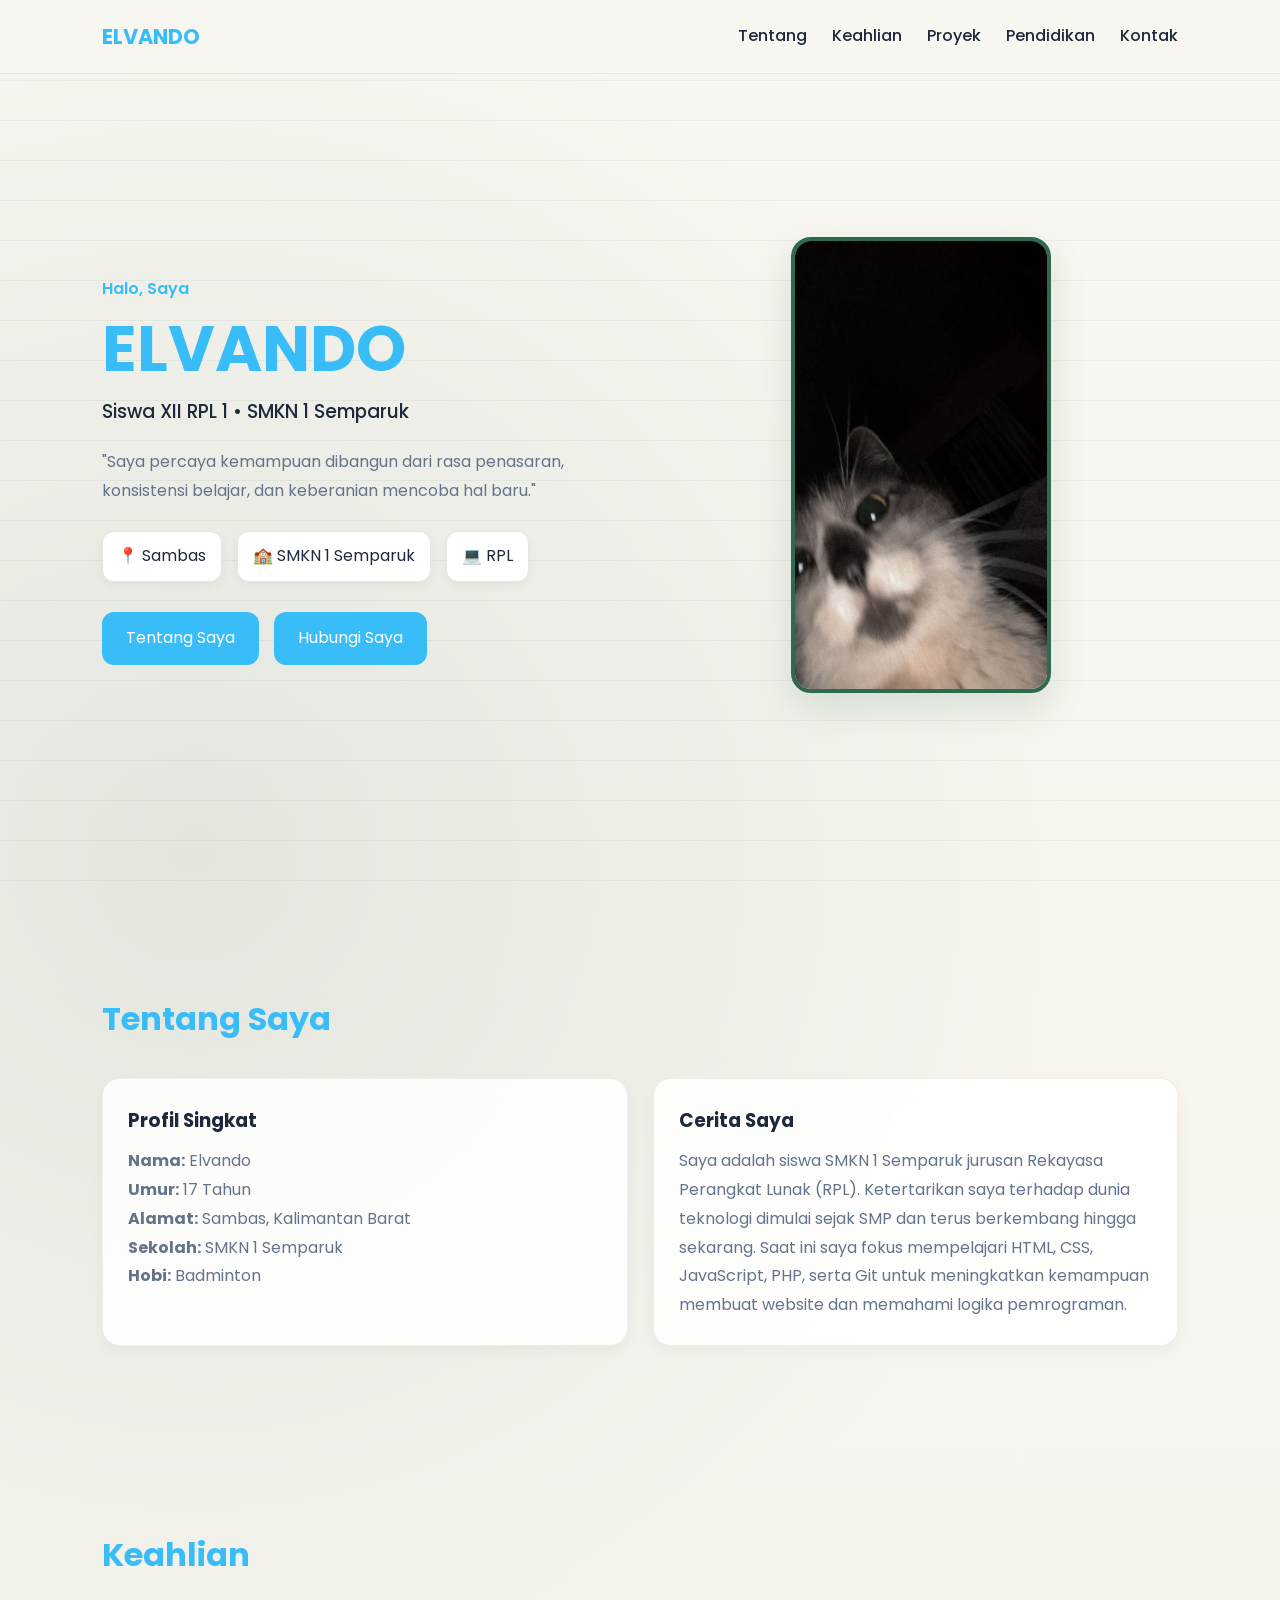
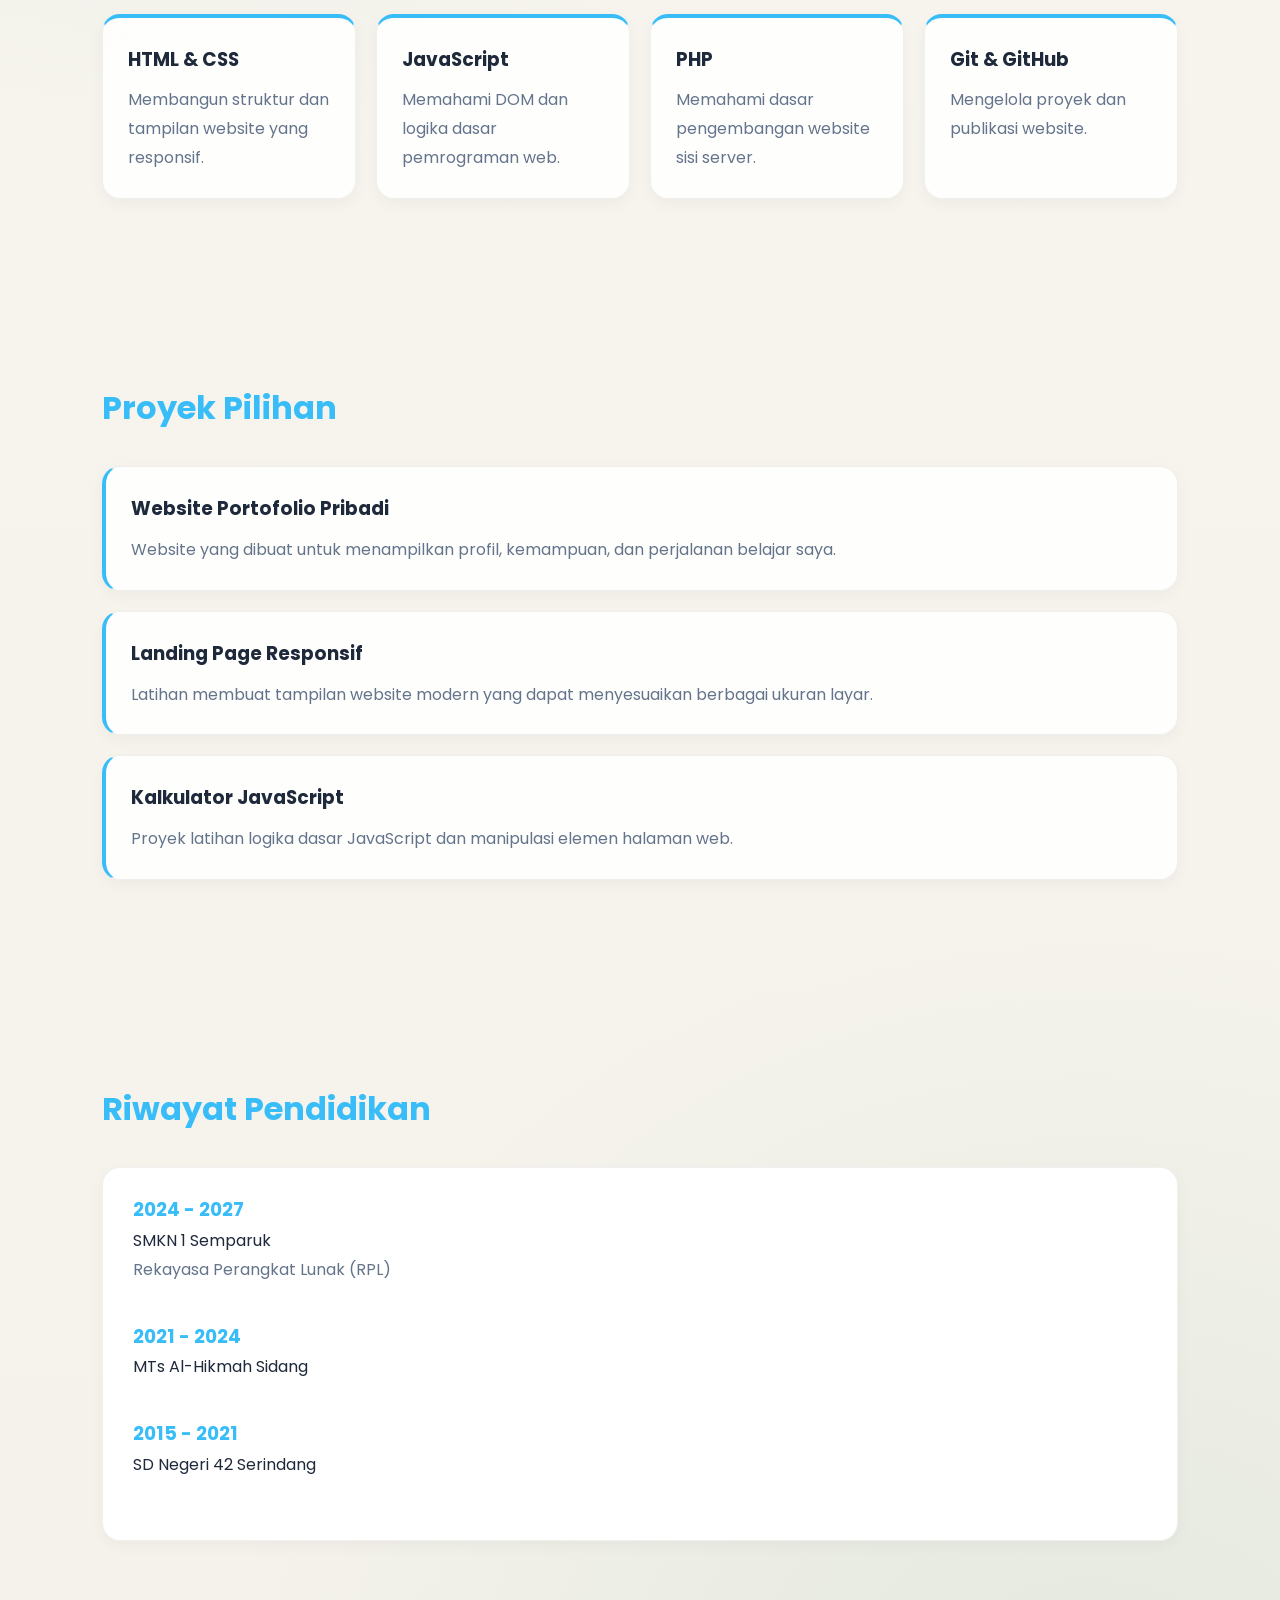
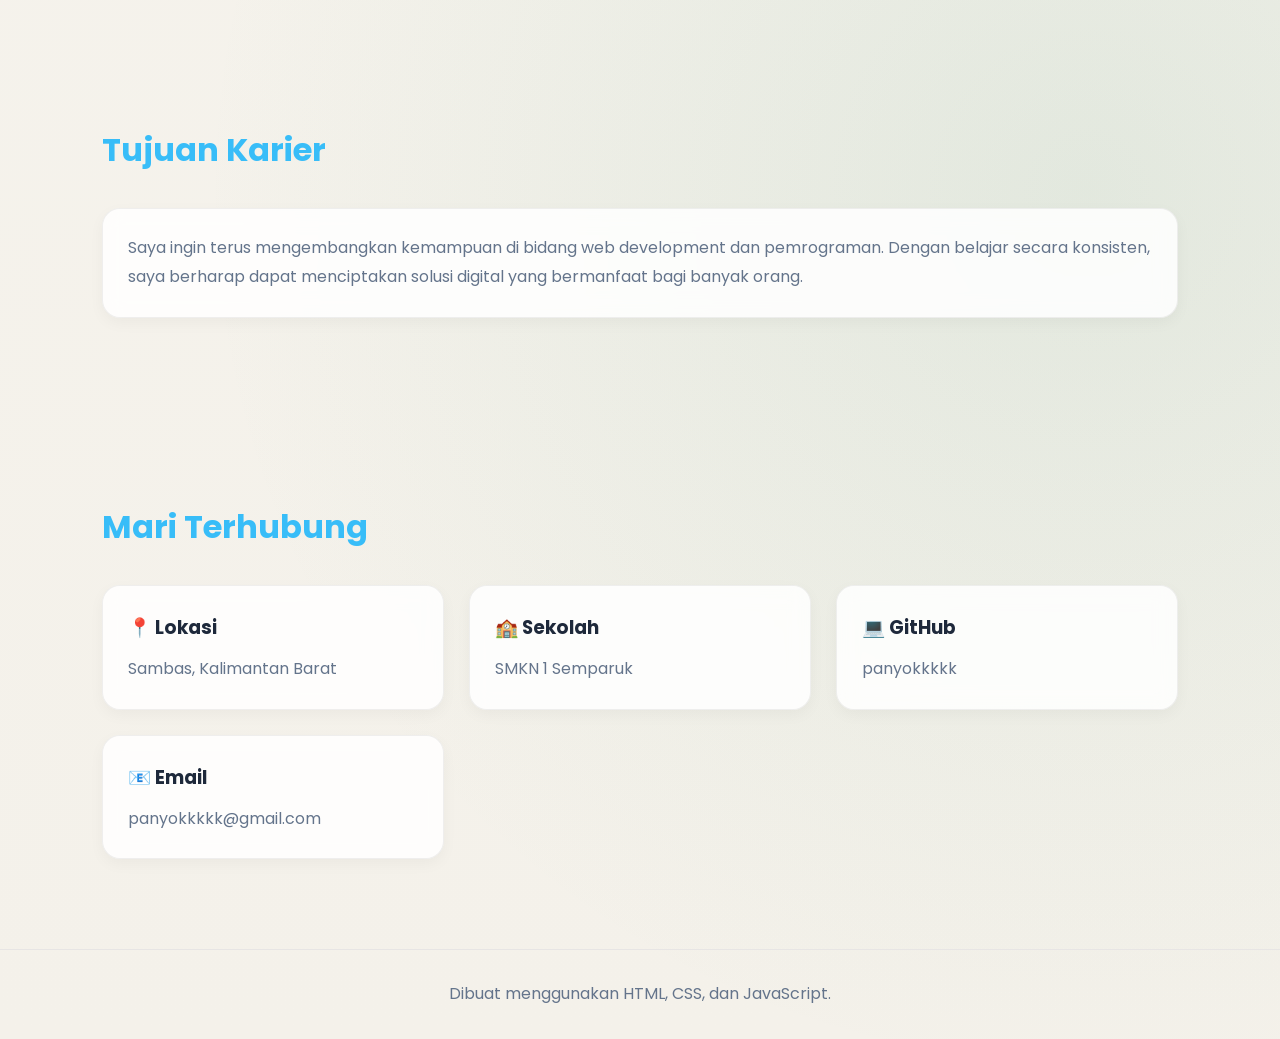
==== index.html @ 67c23944 "Update index.html" ====
<!DOCTYPE html>
<html lang="id">
<head>
<meta charset="UTF-8">
<meta name="viewport" content="width=device-width, initial-scale=1.0">
<title>Portofolio Elvando</title>

<link rel="stylesheet" href="style.css">

<link href="https://fonts.googleapis.com/css2?family=Poppins:wght@300;400;500;600;700&display=swap" rel="stylesheet">

</head>
<body>

<nav>
    <div class="logo">ELVANDO</div>

    <ul>
        <li><a href="#tentang">Tentang</a></li>
        <li><a href="#keahlian">Keahlian</a></li>
        <li><a href="#proyek">Proyek</a></li>
        <li><a href="#pendidikan">Pendidikan</a></li>
        <li><a href="#kontak">Kontak</a></li>
    </ul>
</nav>

<header class="hero">

    <div class="hero-text">

        <span class="sapaan">Halo, Saya</span>

        <h1>ELVANDO</h1>

        <h3>Siswa XII RPL 1 • SMKN 1 Semparuk</h3>

        <p class="quote">
    "Saya percaya kemampuan dibangun dari rasa penasaran,
    konsistensi belajar, dan keberanian mencoba hal baru."
</p>

<div class="mini-info">

    <div>📍 Sambas</div>

    <div>🏫 SMKN 1 Semparuk</div>

    <div>💻 RPL</div>

</div>

<div class="hero-btn">

            <a href="#tentang" class="btn">
                Tentang Saya
            </a>

            <a href="#kontak" class="btn">
                Hubungi Saya
            </a>

        </div>

    </div>

    <div class="hero-img">
        <img src="profile.jpg" alt="Elvando">
    </div>

</header>

<section id="tentang">

    <h2>Tentang Saya</h2>

    <div class="about-grid">

        <div class="about-card">

            <h3>Profil Singkat</h3>

            <ul>
                <li><strong>Nama:</strong> Elvando</li>
                <li><strong>Umur:</strong> 17 Tahun</li>
                <li><strong>Alamat:</strong> Sambas, Kalimantan Barat</li>
                <li><strong>Sekolah:</strong> SMKN 1 Semparuk</li>
                <li><strong>Hobi:</strong> Badminton</li>
            </ul>

        </div>

        <div class="about-card">

            <h3>Cerita Saya</h3>

            <p>
                Saya adalah siswa SMKN 1 Semparuk jurusan
                Rekayasa Perangkat Lunak (RPL).

                Ketertarikan saya terhadap dunia teknologi
                dimulai sejak SMP dan terus berkembang
                hingga sekarang.

                Saat ini saya fokus mempelajari HTML,
                CSS, JavaScript, PHP, serta Git untuk
                meningkatkan kemampuan membuat website
                dan memahami logika pemrograman.
            </p>

        </div>

    </div>

</section>

<section id="keahlian">

    <h2>Keahlian</h2>

    <div class="skill-grid">

        <div class="skill-card">
            <h3>HTML & CSS</h3>
            <p>Membangun struktur dan tampilan website yang responsif.</p>
        </div>

        <div class="skill-card">
            <h3>JavaScript</h3>
            <p>Memahami DOM dan logika dasar pemrograman web.</p>
        </div>

        <div class="skill-card">
            <h3>PHP</h3>
            <p>Memahami dasar pengembangan website sisi server.</p>
        </div>

        <div class="skill-card">
            <h3>Git & GitHub</h3>
            <p>Mengelola proyek dan publikasi website.</p>
        </div>

    </div>

</section>

<section id="proyek">

    <h2>Proyek Pilihan</h2>

    <div class="project-card">
        <h3>Website Portofolio Pribadi</h3>
        <p>
            Website yang dibuat untuk menampilkan profil,
            kemampuan, dan perjalanan belajar saya.
        </p>
    </div>

    <div class="project-card">
        <h3>Landing Page Responsif</h3>
        <p>
            Latihan membuat tampilan website modern
            yang dapat menyesuaikan berbagai ukuran layar.
        </p>
    </div>

    <div class="project-card">
        <h3>Kalkulator JavaScript</h3>
        <p>
            Proyek latihan logika dasar JavaScript
            dan manipulasi elemen halaman web.
        </p>
    </div>

</section>

<section id="pendidikan">

    <h2>Riwayat Pendidikan</h2>

    <div class="timeline">

        <div class="timeline-item">
            <h3>2024 - 2027</h3>
            <p>SMKN 1 Semparuk</p>
            <span>Rekayasa Perangkat Lunak (RPL)</span>
        </div>

        <div class="timeline-item">
            <h3>2021 - 2024</h3>
            <p>MTs Al-Hikmah Sidang</p>
        </div>

        <div class="timeline-item">
            <h3>2015 - 2021</h3>
            <p>SD Negeri 42 Serindang</p>
        </div>

    </div>

</section>

<section>

    <h2>Tujuan Karier</h2>

    <div class="career-card">

        <p>
            Saya ingin terus mengembangkan kemampuan
            di bidang web development dan pemrograman.

            Dengan belajar secara konsisten,
            saya berharap dapat menciptakan solusi
            digital yang bermanfaat bagi banyak orang.
        </p>

    </div>

</section>

<section id="kontak">

    <h2>Mari Terhubung</h2>

    <div class="contact-grid">

        <div class="contact-card">
            <h3>📍 Lokasi</h3>
            <p>Sambas, Kalimantan Barat</p>
        </div>

        <div class="contact-card">
            <h3>🏫 Sekolah</h3>
            <p>SMKN 1 Semparuk</p>
        </div>

        <div class="contact-card">
            <h3>💻 GitHub</h3>
            <p>panyokkkkk</p>
        </div>

        <div class="contact-card">
            <h3>📧 Email</h3>
            <p>panyokkkkk@gmail.com</p>
        </div>

    </div>

</section>

<footer>
    <p>Dibuat menggunakan HTML, CSS, dan JavaScript.</p>
</footer>
<script src="script.js"></script>

</body>
</html>
---- style.css ----
:root{
    --bg:#f8f6f0;
    --card:#ffffff;
    --text:#1e293b;
    --text-light:#64748b;
    --accent:#38bdf8;
    --accent-dark:#0ea5e9;
    --border:#e7e5e4;
}

*{
    margin:0;
    padding:0;
    box-sizing:border-box;
    font-family:'Poppins',sans-serif;
}

html{
    scroll-behavior:smooth;
}

body{
    background:
    radial-gradient(circle at 15% 20%,rgba(45,106,79,.10),transparent 25%),
    radial-gradient(circle at 85% 80%,rgba(64,145,108,.10),transparent 25%),
    linear-gradient(to bottom,#f8f6f0,#f4f1ea);

    color:var(--text);
    line-height:1.8;
}

body::before{
    content:"";
    position:fixed;
    inset:0;

    background-image:
    linear-gradient(rgba(0,0,0,.04) 1px,transparent 1px);

    background-size:100% 40px;

    pointer-events:none;
    z-index:-1;
}

nav{
    position:fixed;
    top:0;
    left:0;
    width:100%;

    display:flex;
    justify-content:space-between;
    align-items:center;

    padding:18px 8%;

    background:rgba(248,246,240,.95);
    backdrop-filter:blur(10px);

    border-bottom:1px solid var(--border);

    z-index:999;
}

.logo{
    font-size:1.3rem;
    font-weight:700;
    color:var(--accent);
}

nav ul{
    display:flex;
    list-style:none;
    gap:25px;
}

nav a{
    text-decoration:none;
    color:var(--text);
    font-weight:500;
    transition:.3s;
}

nav a:hover{
    color:var(--accent);
}

.hero{
    min-height:100vh;

    padding:120px 8% 80px;

    display:flex;
    align-items:center;
    justify-content:space-between;
    gap:50px;
}

.hero-text{
    flex:1;
}

.sapaan{
    color:var(--accent);
    font-weight:600;
}

.hero h1{
    font-size:4rem;
    color:var(--accent);
    margin:10px 0;
    line-height:1.1;
}

.hero h3{
    font-weight:500;
    margin-bottom:20px;
}

.quote{
    color:var(--text-light);
    max-width:600px;
}

.mini-info{
    display:flex;
    gap:15px;
    margin-top:25px;
    flex-wrap:wrap;
}

.mini-info div{
    background:white;
    padding:10px 15px;
    border-radius:12px;
    border:1px solid var(--border);
    box-shadow:0 3px 10px rgba(0,0,0,.05);
}

.hero-btn{
    margin-top:30px;
    display:flex;
    gap:15px;
    flex-wrap:wrap;
}

.btn{
    background:var(--accent);
    color:white;
    text-decoration:none;
    padding:12px 24px;
    border-radius:12px;
    transition:.3s;
}

.btn:hover{
    transform:translateY(-3px);
}

.btn-outline{
    border:2px solid var(--accent);
    color:var(--accent);
    text-decoration:none;
    padding:10px 24px;
    border-radius:12px;
    transition:.3s;
}

.btn-outline:hover{
    background:var(--accent);
    color:white;
}

.hero-img{
    flex:1;
    text-align:center;
}

.hero-img img{
    width:260px;
    max-width:100%;
    border-radius:20px;

    border:4px solid #2d6a4f;

    box-shadow:0 15px 35px rgba(45,106,79,.15);
}

section{
    padding:90px 8%;
}

h2{
    color:var(--accent);
    margin-bottom:30px;
    font-size:2rem;
}

.about-grid,
.contact-grid{
    display:grid;
    grid-template-columns:repeat(auto-fit,minmax(280px,1fr));
    gap:25px;
}

.skill-grid{
    display:grid;
    grid-template-columns:repeat(auto-fit,minmax(220px,1fr));
    gap:20px;
}

.about-card,
.skill-card,
.project-card,
.contact-card,
.career-card{
    background:rgba(255,255,255,.85);

    backdrop-filter:blur(10px);

    padding:25px;

    border-radius:18px;

    border:1px solid rgba(0,0,0,.06);

    box-shadow:0 5px 15px rgba(0,0,0,.04);
}

.about-card h3,
.skill-card h3,
.project-card h3,
.contact-card h3{
    margin-bottom:10px;
}

.about-card p,
.about-card li,
.skill-card p,
.project-card p,
.contact-card p,
.career-card p{
    color:var(--text-light);
}

.about-card ul{
    list-style:none;
}

.skill-card{
    border-top:4px solid var(--accent);
    transition:.3s;
}

.skill-card:hover{
    transform:translateY(-5px);
}

.project-card{
    margin-bottom:20px;
    border-left:4px solid var(--accent);
}

.timeline{
    background:white;

    border-left:4px solid var(--accent);

    padding:25px 25px 25px 30px;

    border-radius:18px;

    box-shadow:0 5px 15px rgba(0,0,0,.04);

    border:1px solid rgba(0,0,0,.06);
}

.timeline-item{
    margin-bottom:35px;
}

.timeline-item h3{
    color:var(--accent);
}

.timeline-item p{
    color:var(--text);
}

.timeline-item span{
    color:var(--text-light);
}

footer{
    text-align:center;
    padding:30px;
    color:var(--text-light);
    border-top:1px solid var(--border);
}

@media(max-width:900px){

    .hero{
        flex-direction:column-reverse;
        text-align:center;
    }

    .hero h1{
        font-size:3rem;
    }

}

@media(max-width:768px){

    nav ul{
        display:none;
    }

    .hero{
        padding-top:120px;
    }

    .hero h1{
        font-size:2.5rem;
    }

    section{
        padding:70px 6%;
    }

    .hero-img img{
        width:220px;
    }

    }
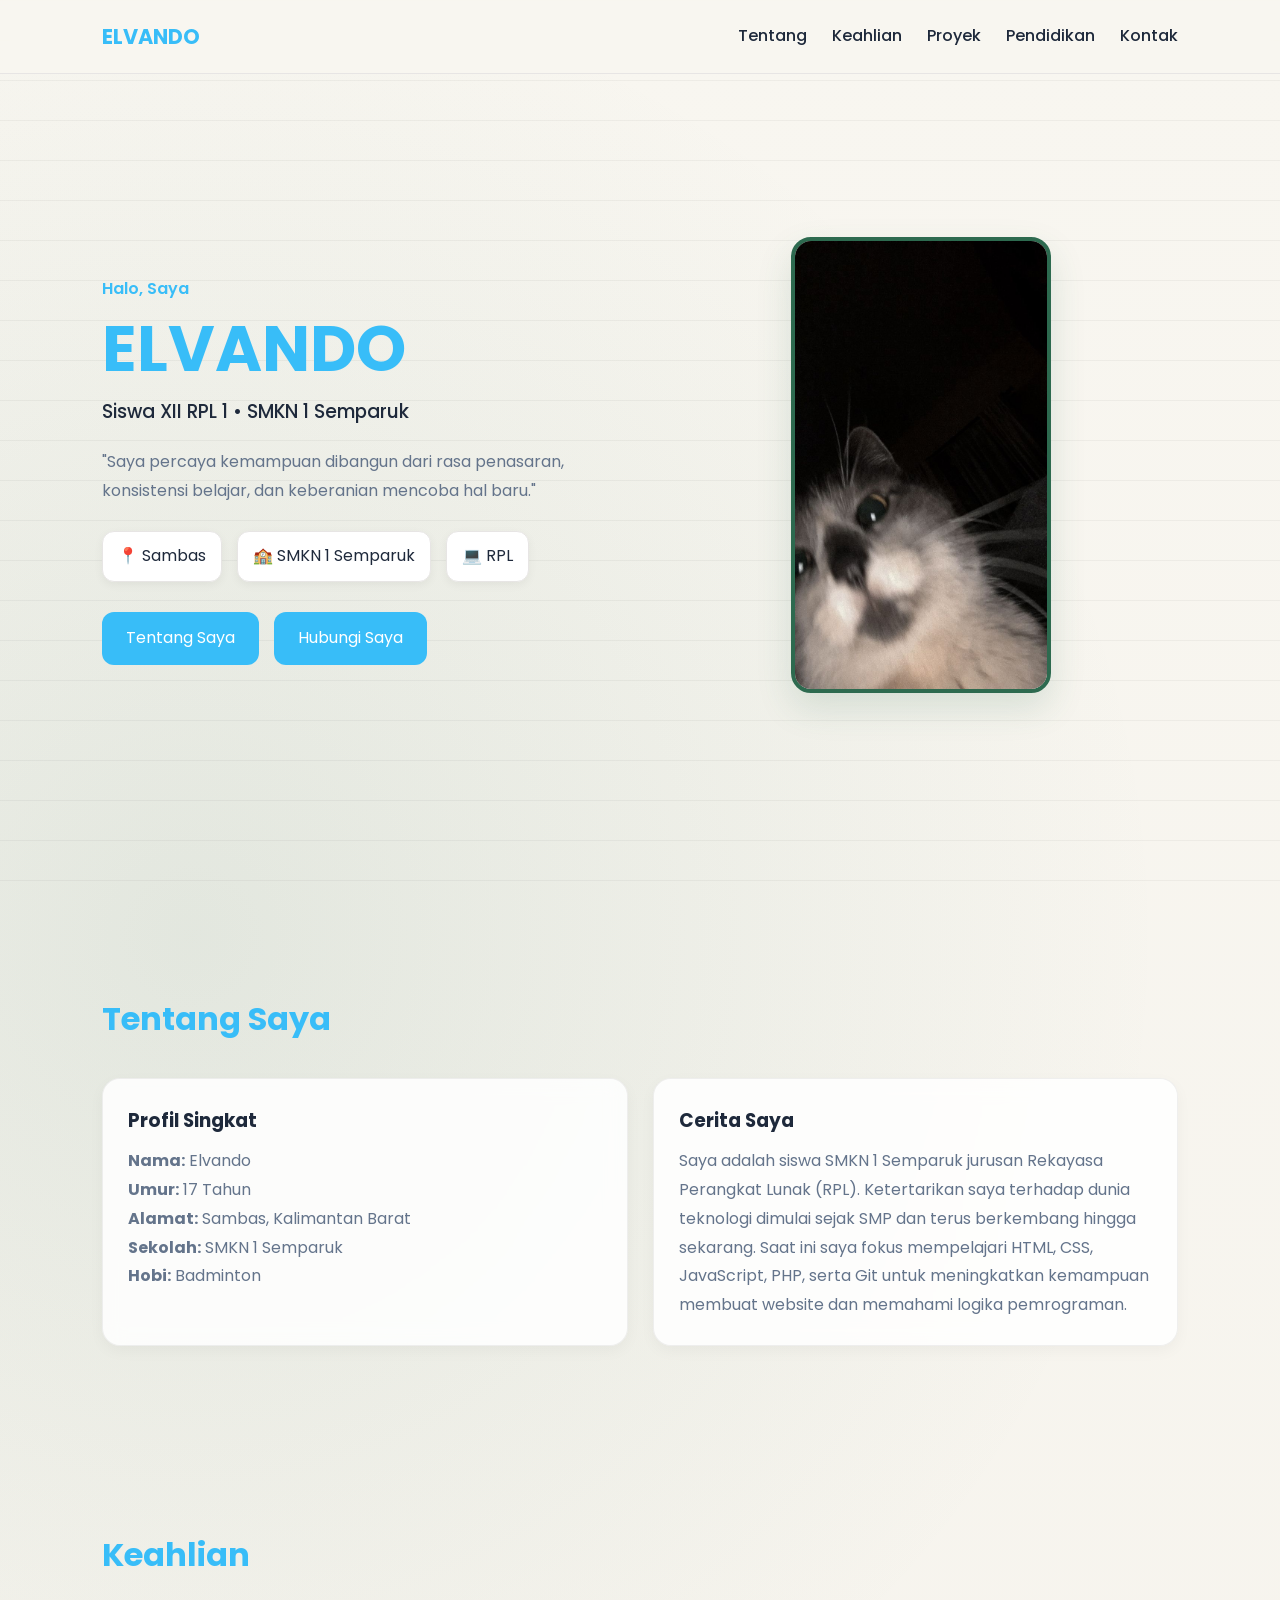
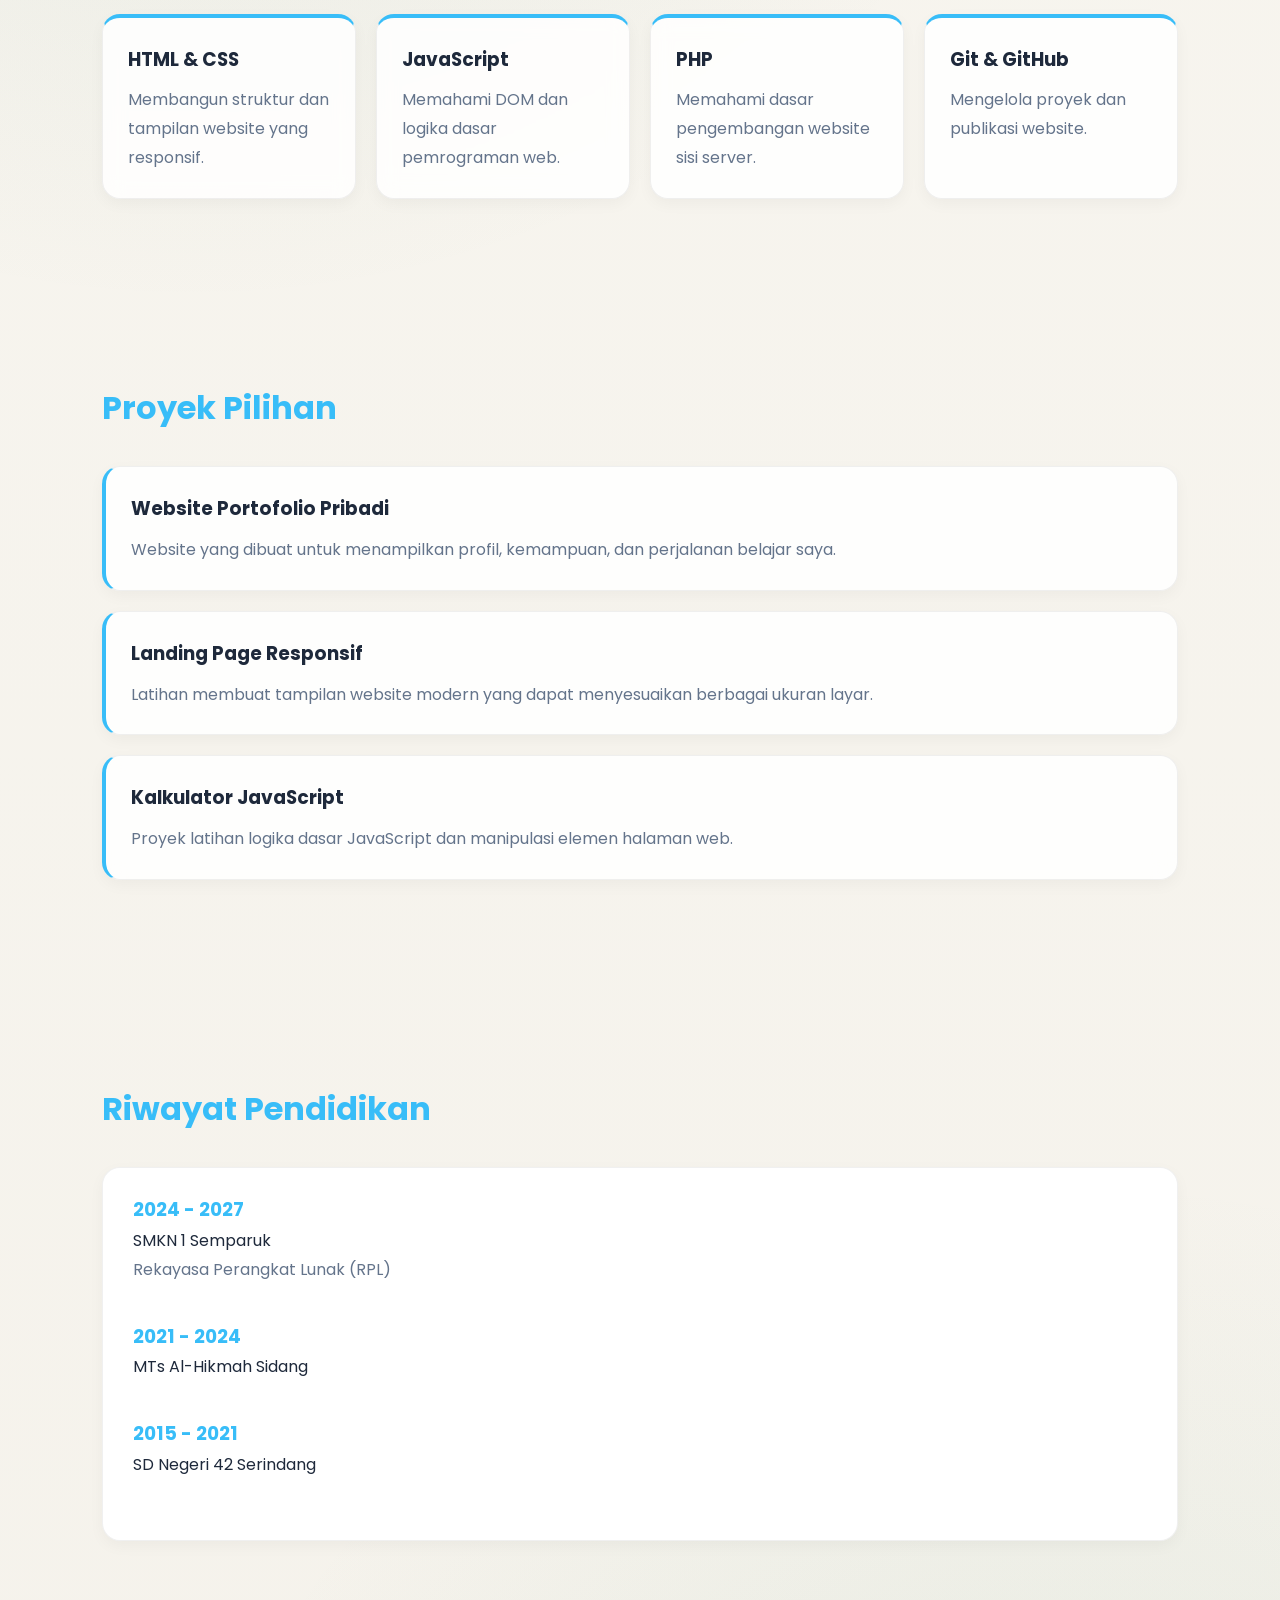
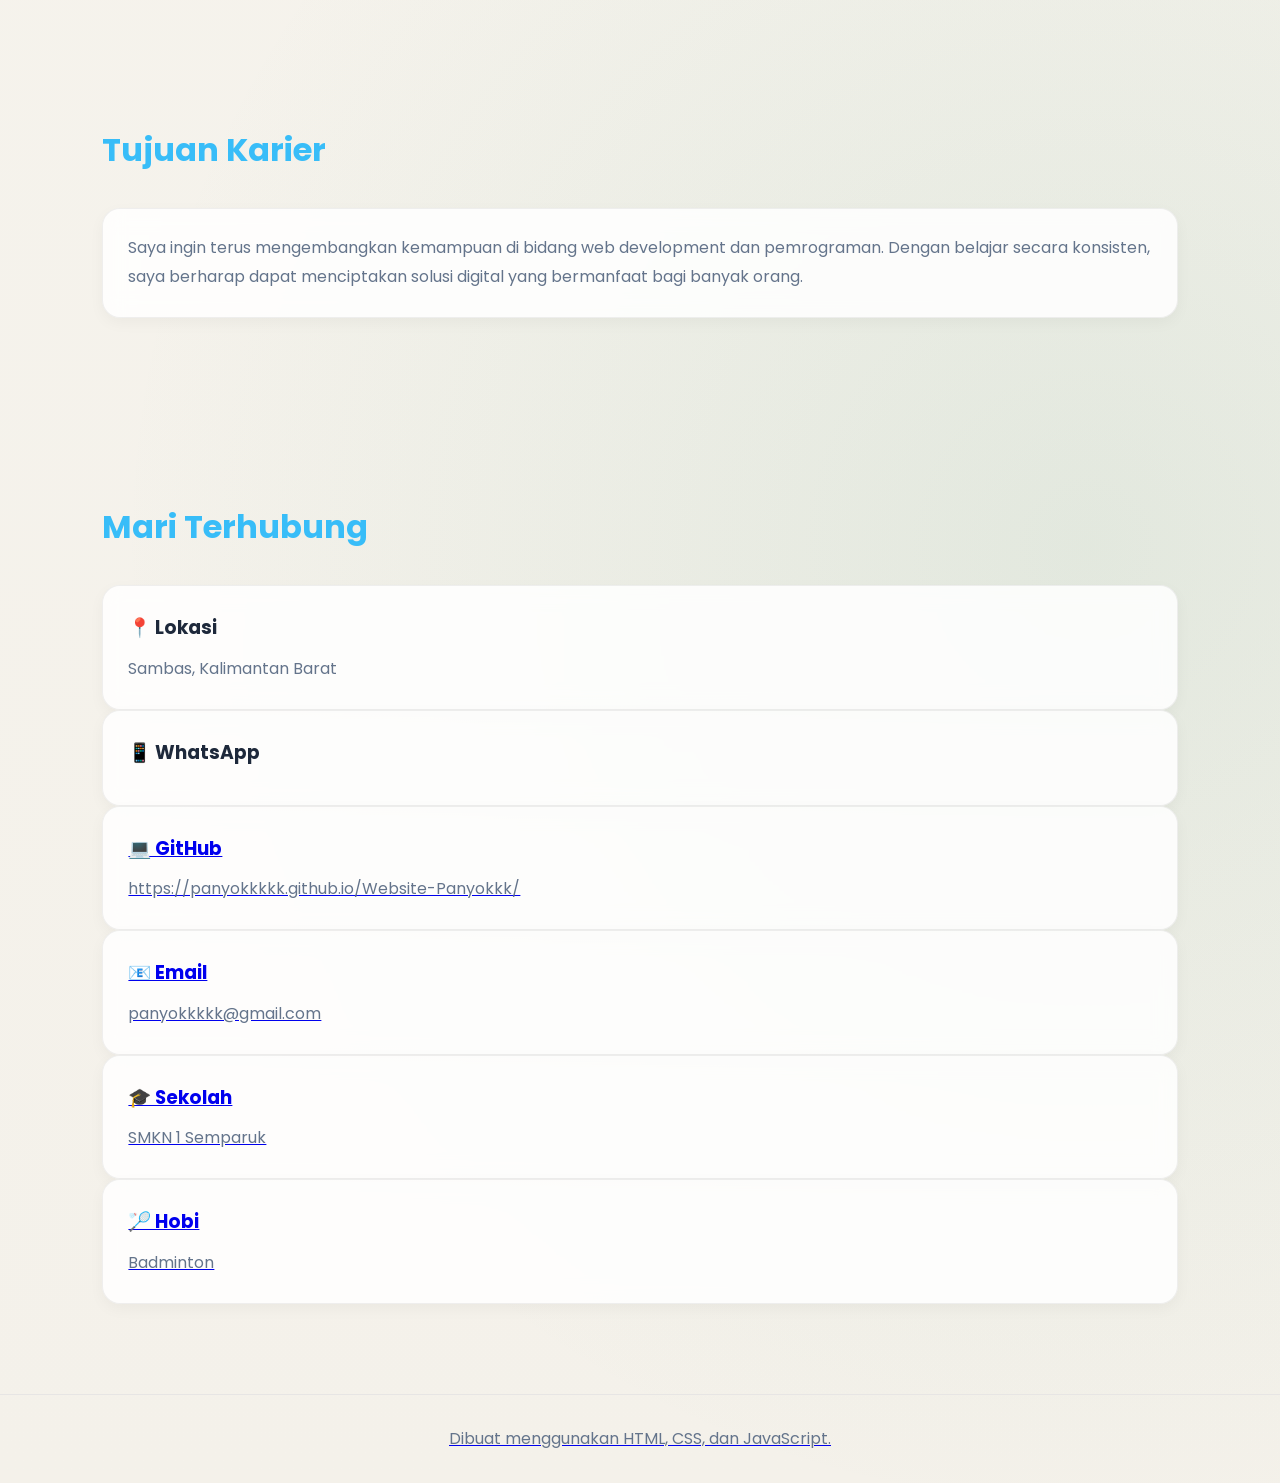
==== commit 76ff9946: "Update index.html" ====
--- a/index.html
+++ b/index.html
@@ -222,29 +222,36 @@
 
     <h2>Mari Terhubung</h2>
 
-    <div class="contact-grid">
-
-        <div class="contact-card">
-            <h3>📍 Lokasi</h3>
-            <p>Sambas, Kalimantan Barat</p>
-        </div>
-
-        <div class="contact-card">
-            <h3>🏫 Sekolah</h3>
-            <p>SMKN 1 Semparuk</p>
-        </div>
-
-        <div class="contact-card">
-            <h3>💻 GitHub</h3>
-            <p>panyokkkkk</p>
-        </div>
-
-        <div class="contact-card">
-            <h3>📧 Email</h3>
-            <p>panyokkkkk@gmail.com</p>
-        </div>
-
-    </div>
+<div class="contact-card">
+    <h3>📍 Lokasi</h3>
+    <p>Sambas, Kalimantan Barat</p>
+</div>
+
+<div class="contact-card">
+    <h3>📱 WhatsApp</h3>
+    <p>
+        <a href="https://wa.me/6283175090359" target="_blank">
+    </p>
+</div>
+<div class="contact-card">
+    <h3>💻 GitHub</h3>
+    <p>https://panyokkkkk.github.io/Website-Panyokkk/</p>
+</div>
+
+<div class="contact-card">
+    <h3>📧 Email</h3>
+    <p>panyokkkkk@gmail.com</p>
+</div>
+
+<div class="contact-card">
+    <h3>🎓 Sekolah</h3>
+    <p>SMKN 1 Semparuk</p>
+</div>
+
+<div class="contact-card">
+    <h3>🏸 Hobi</h3>
+    <p>Badminton</p>
+</div>
 
 </section>
 
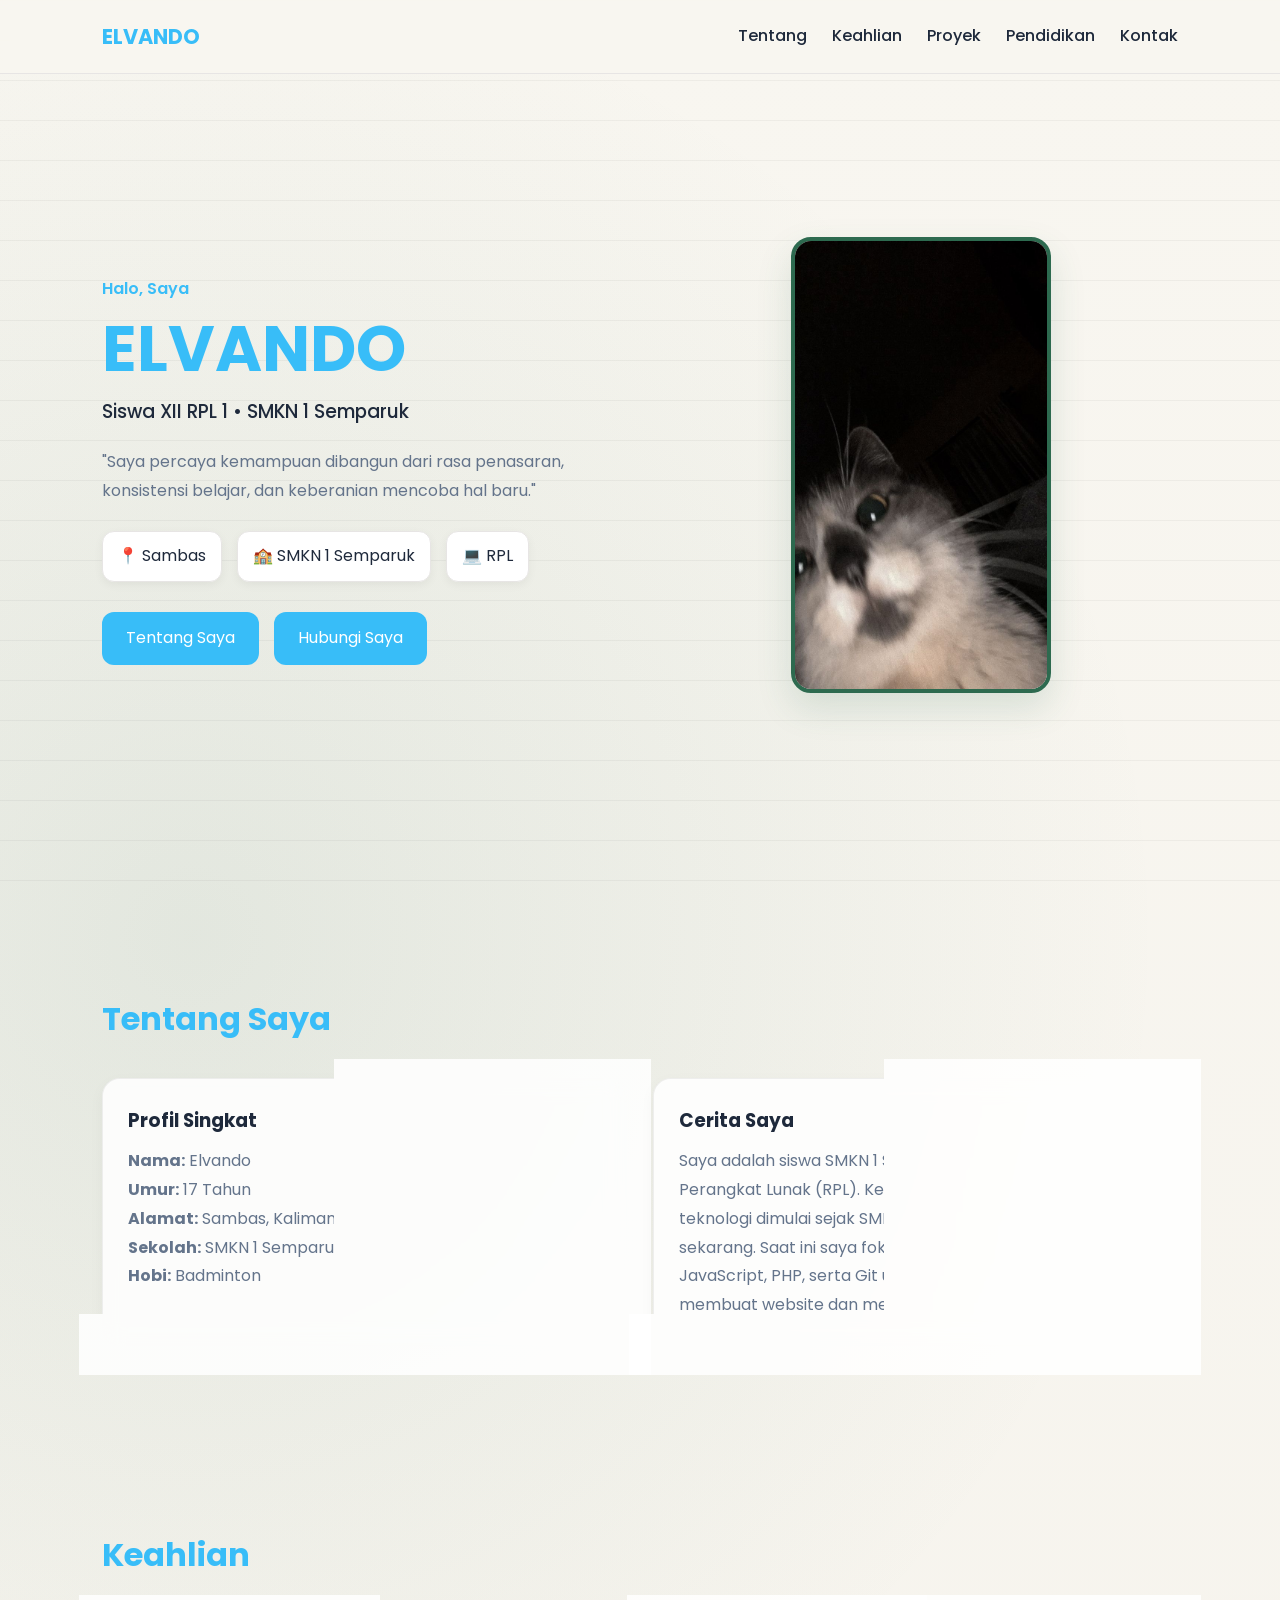
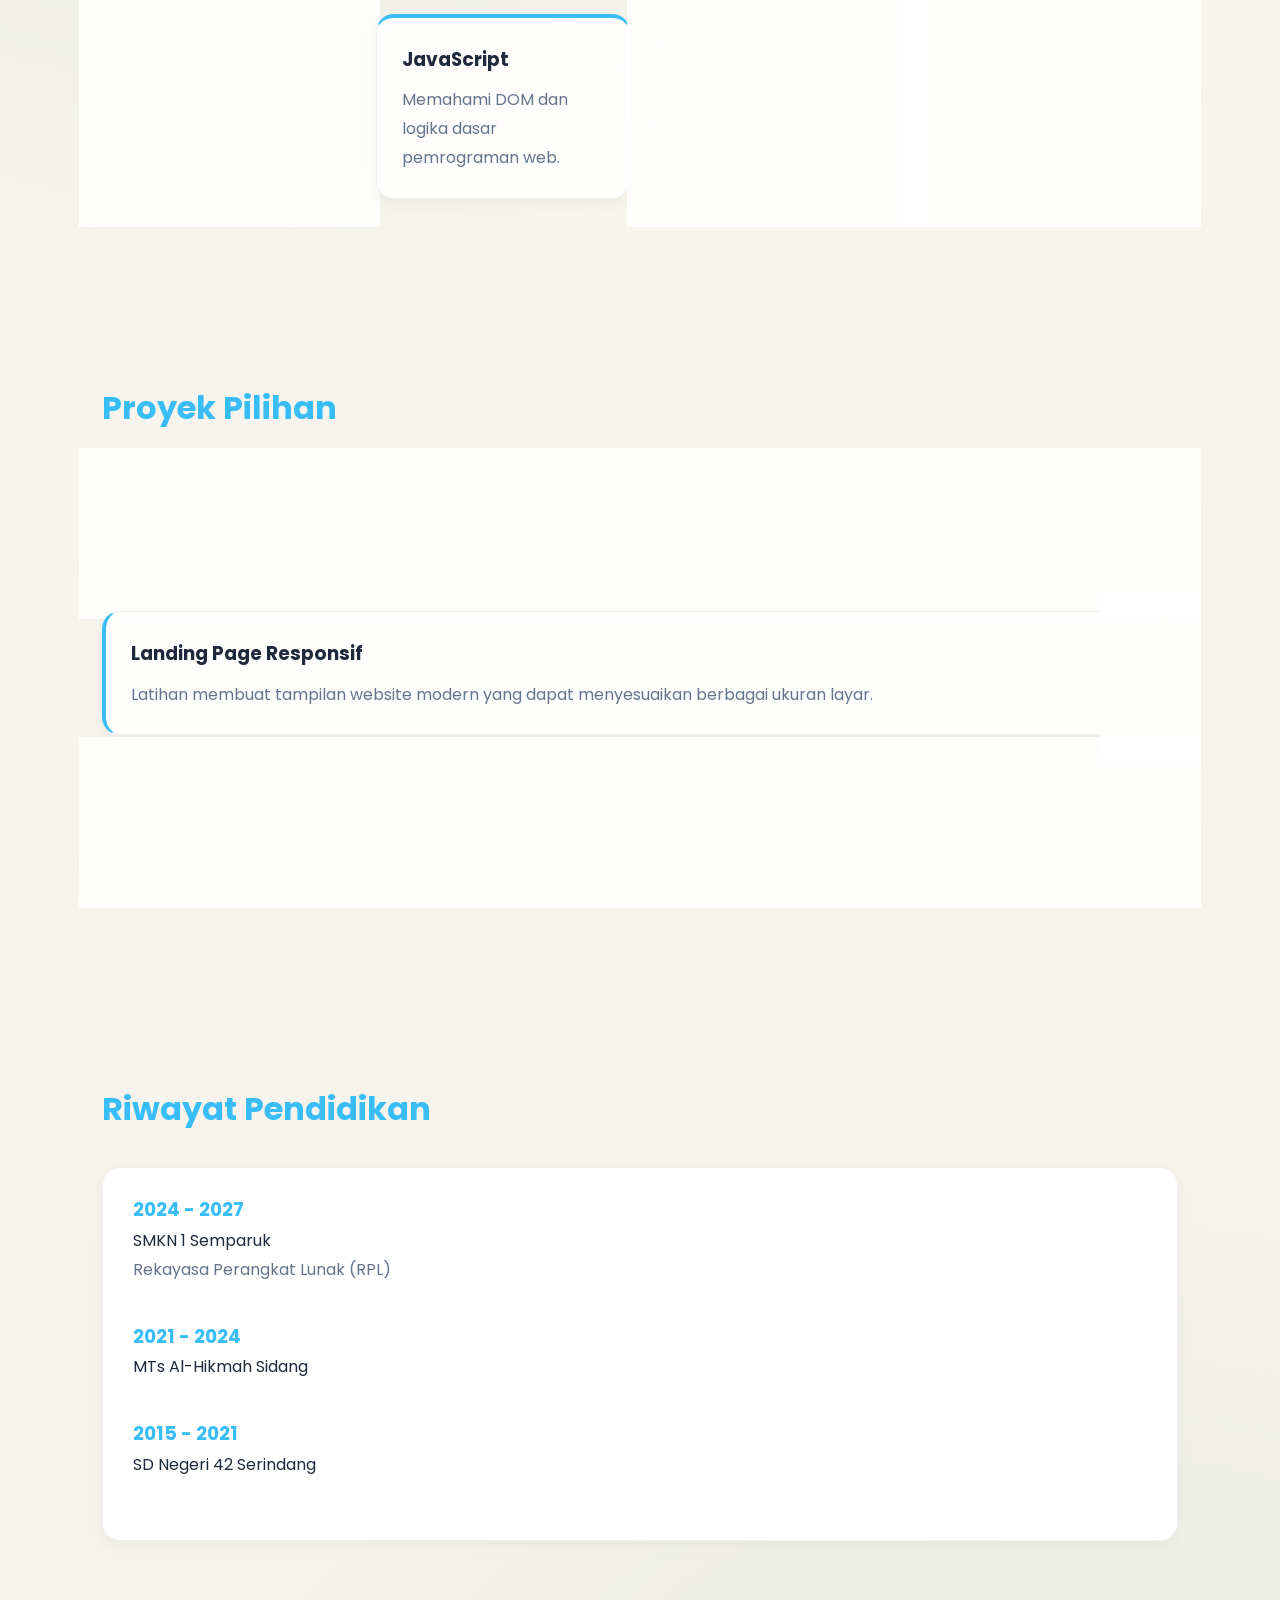
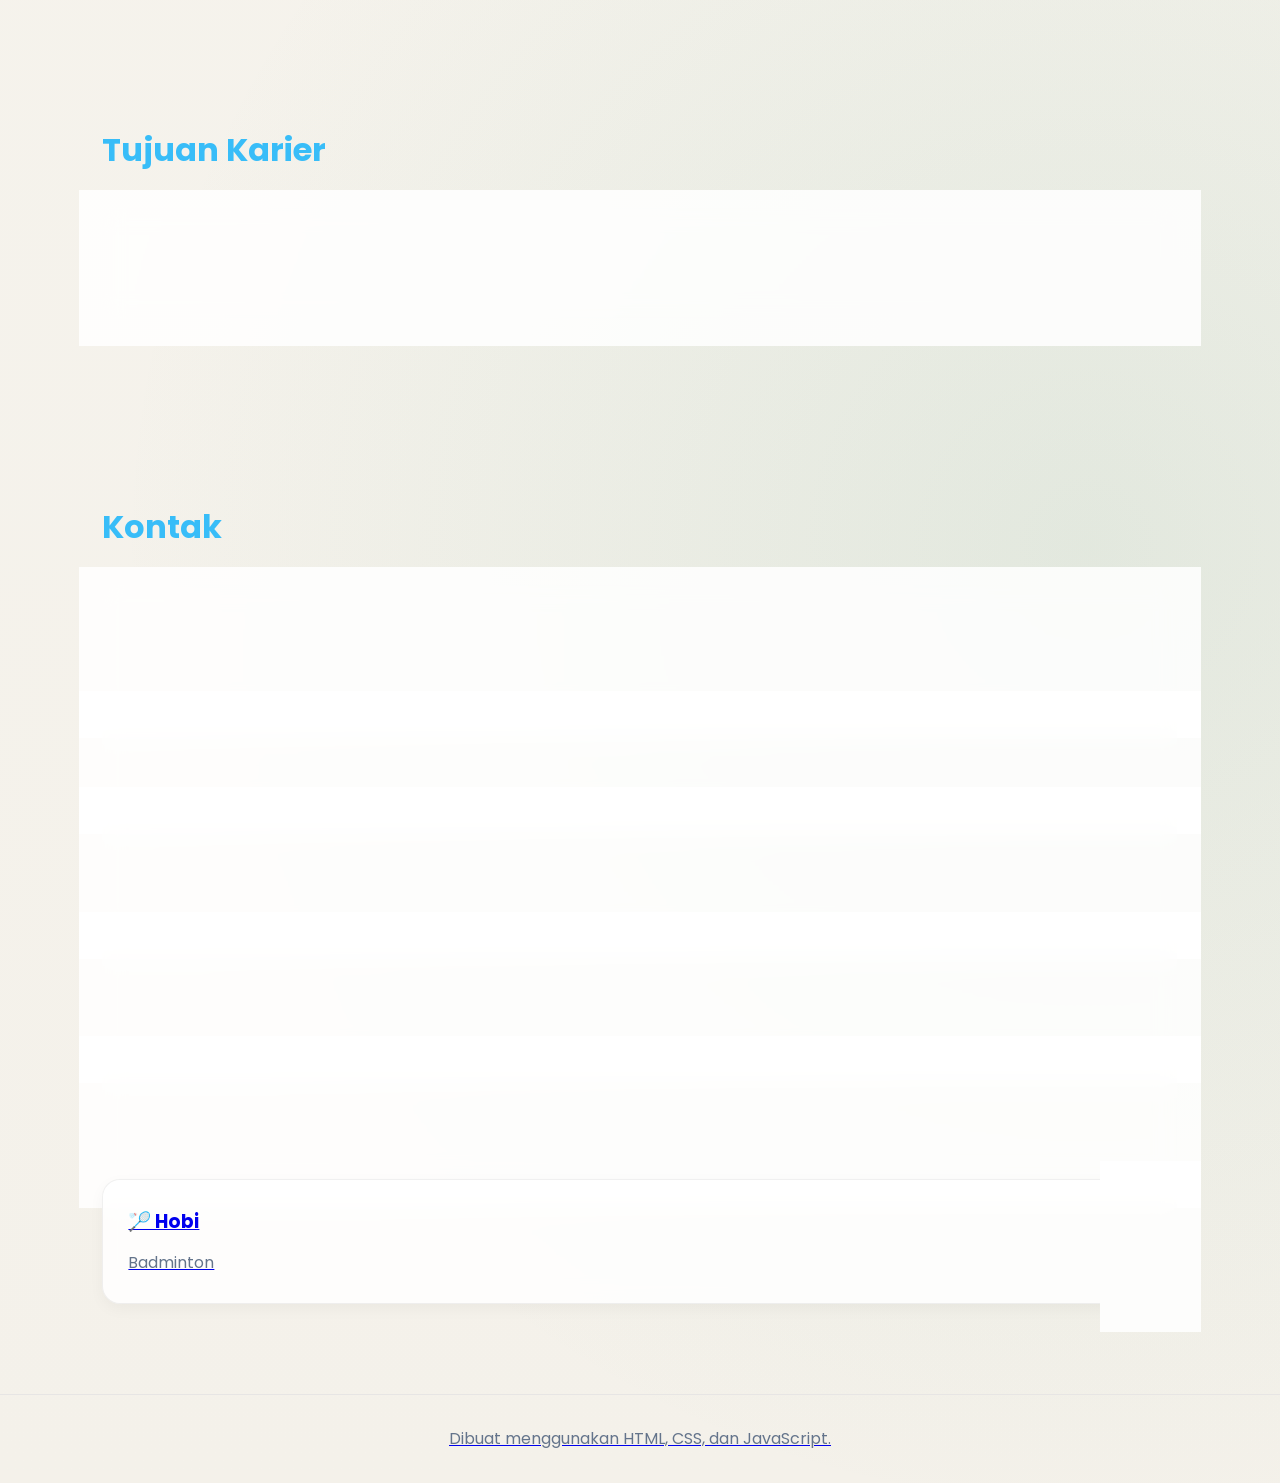
==== commit e12b1afc: "Update index.html" ====
--- a/index.html
+++ b/index.html
@@ -220,7 +220,7 @@
 
 <section id="kontak">
 
-    <h2>Mari Terhubung</h2>
+    <h2> Kontak </h2>
 
 <div class="contact-card">
     <h3>📍 Lokasi</h3>
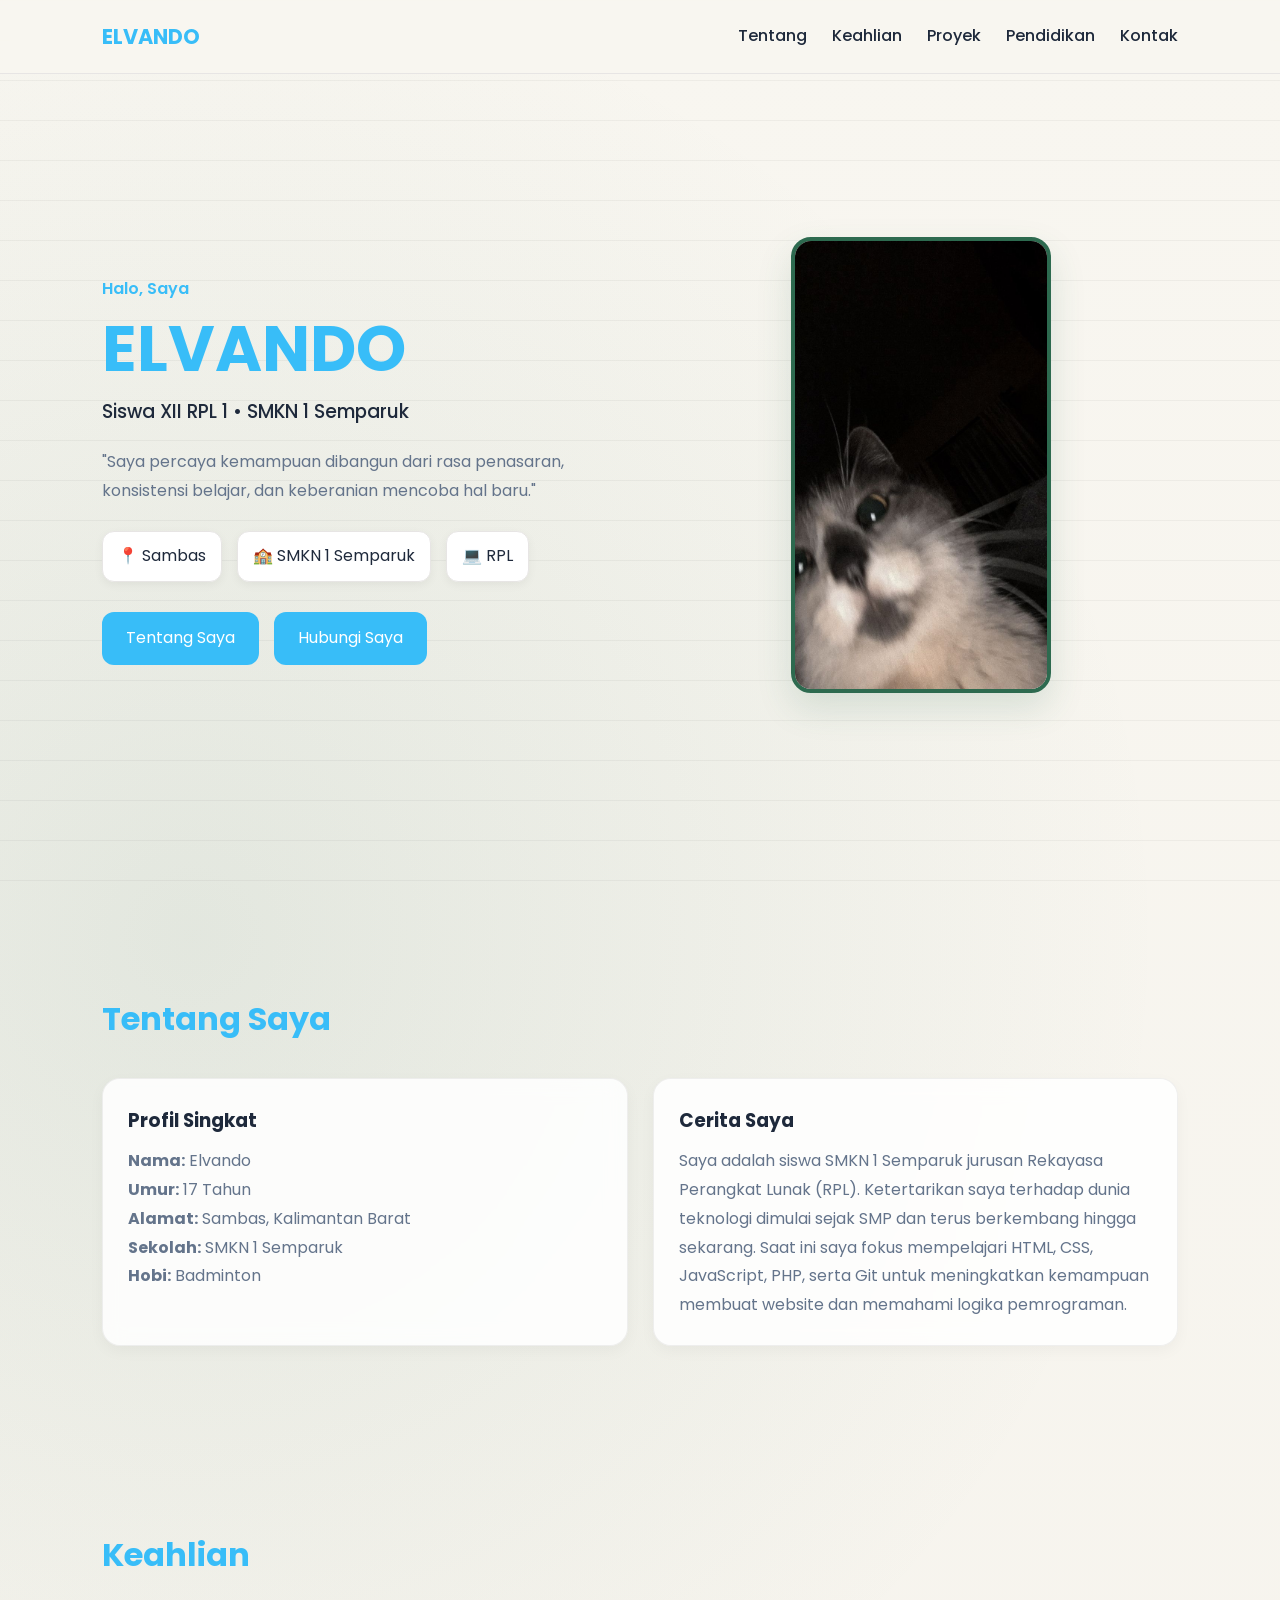
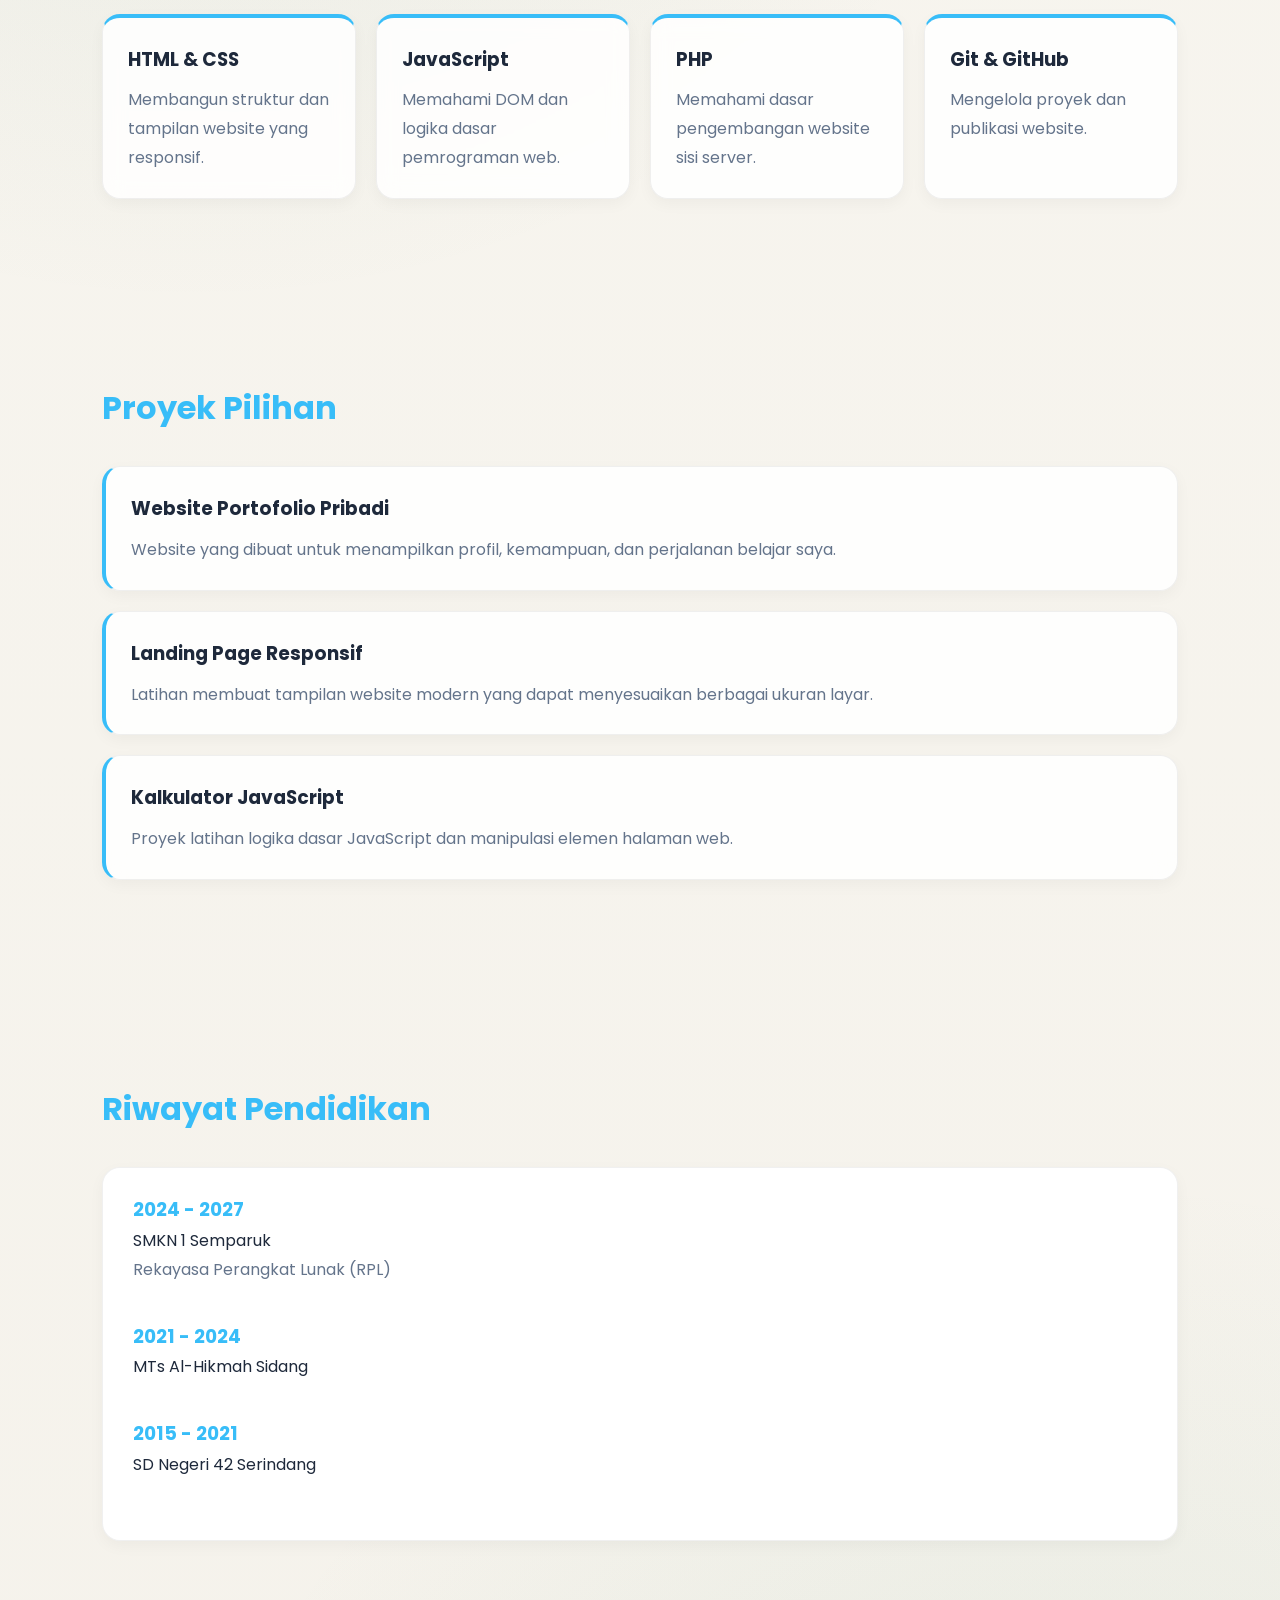
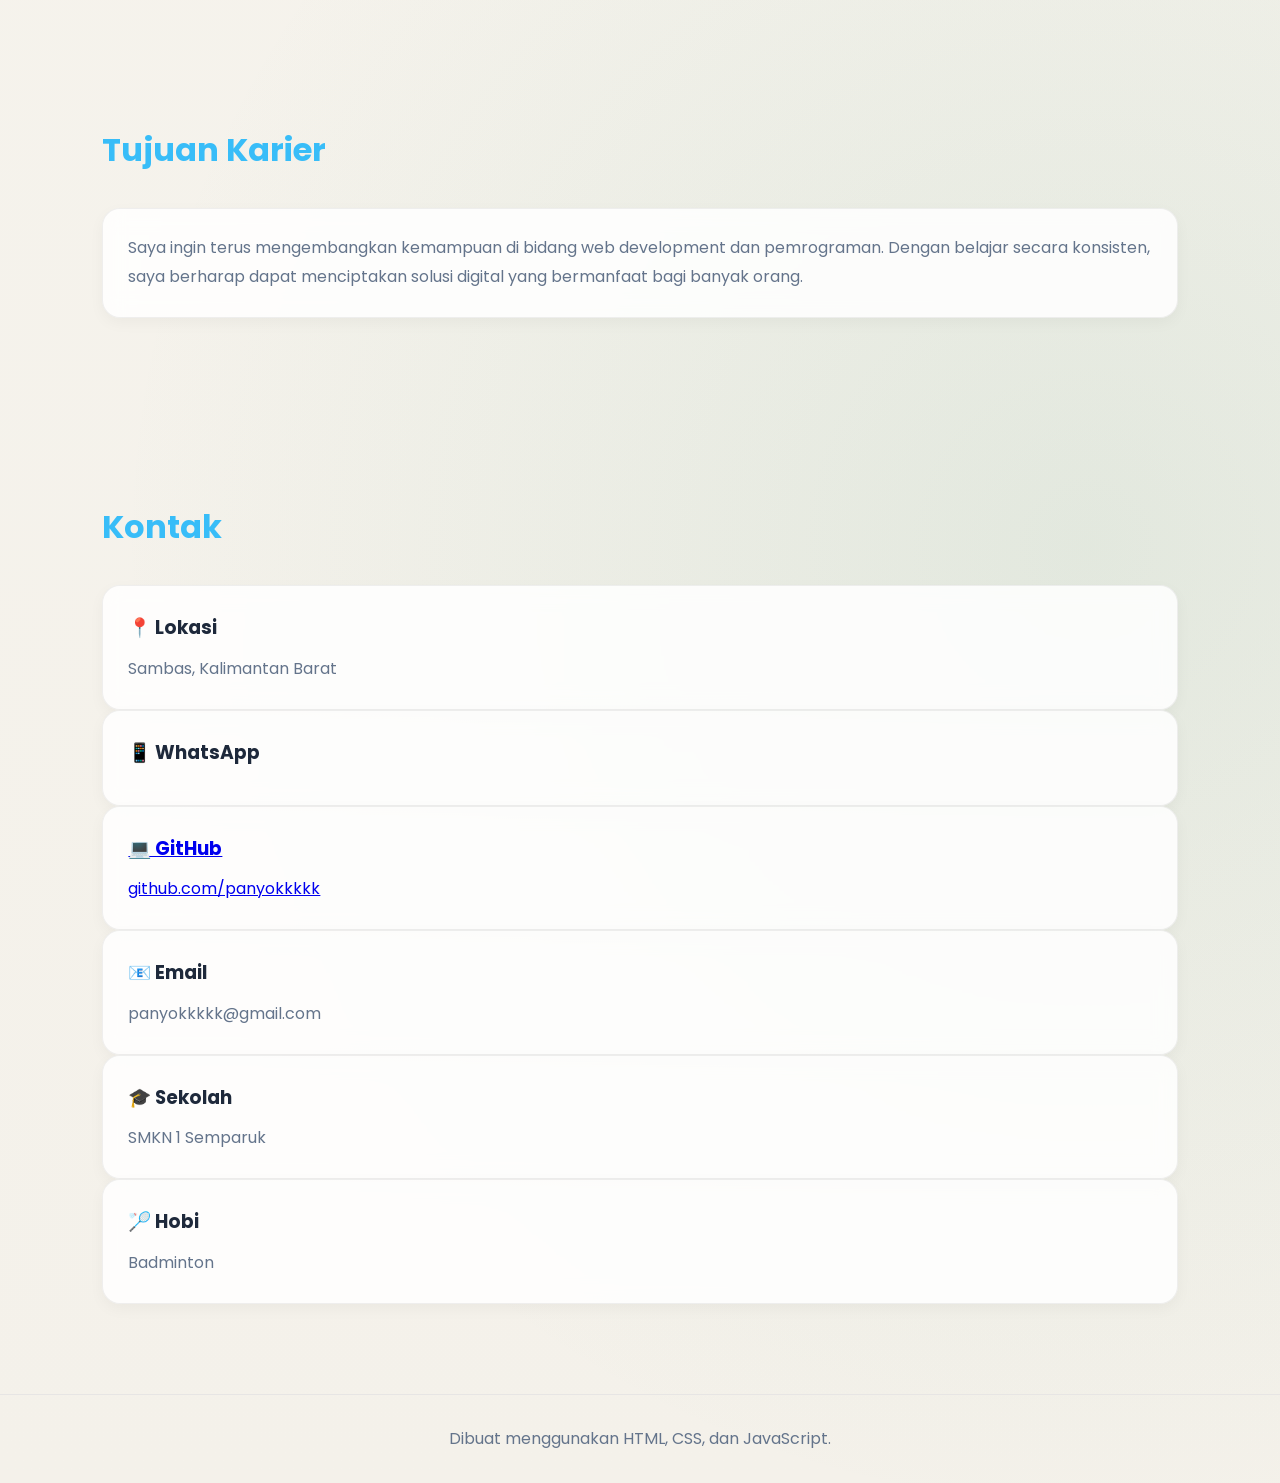
==== commit 882a6faa: "Update index.html" ====
--- a/index.html
+++ b/index.html
@@ -233,9 +233,14 @@
         <a href="https://wa.me/6283175090359" target="_blank">
     </p>
 </div>
+    
 <div class="contact-card">
     <h3>💻 GitHub</h3>
-    <p>https://panyokkkkk.github.io/Website-Panyokkk/</p>
+    <p>
+        <a href="https://github.com/panyokkkkk" target="_blank">
+            github.com/panyokkkkk
+        </a>
+    </p>
 </div>
 
 <div class="contact-card">
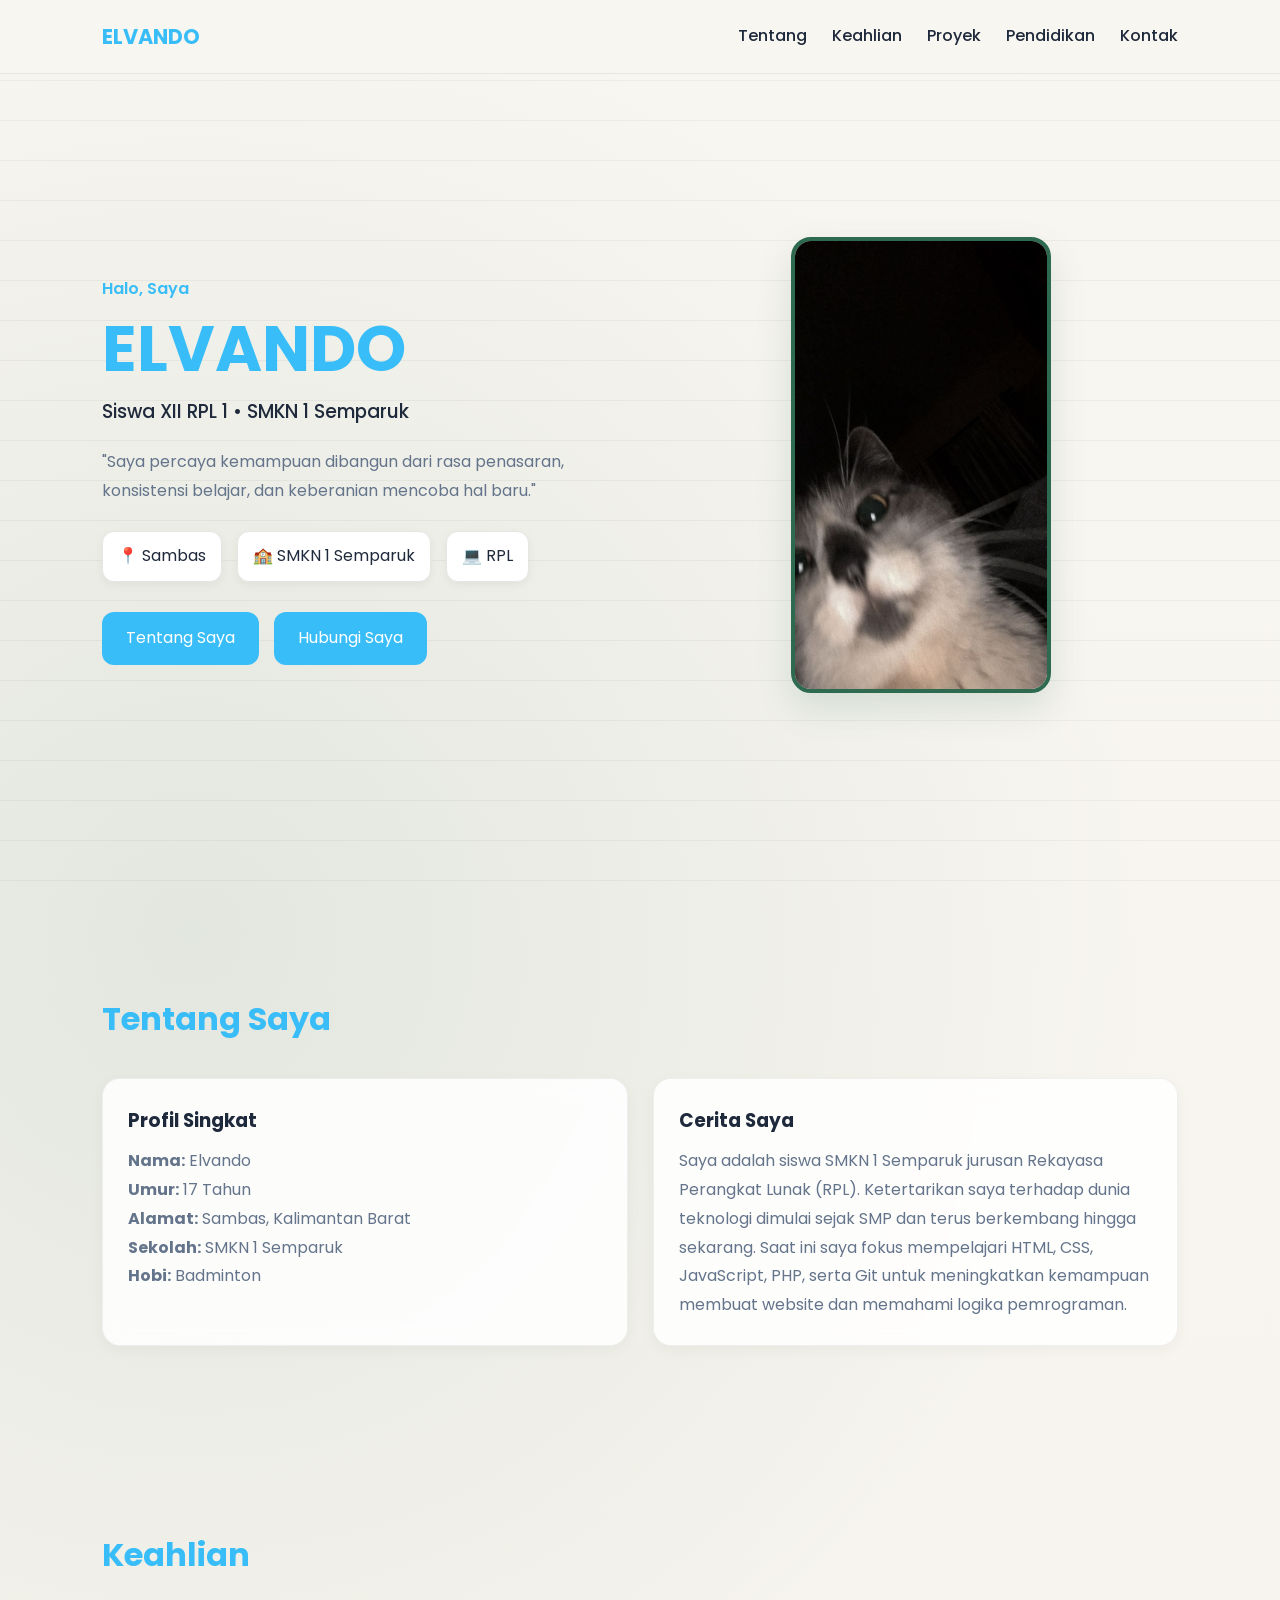
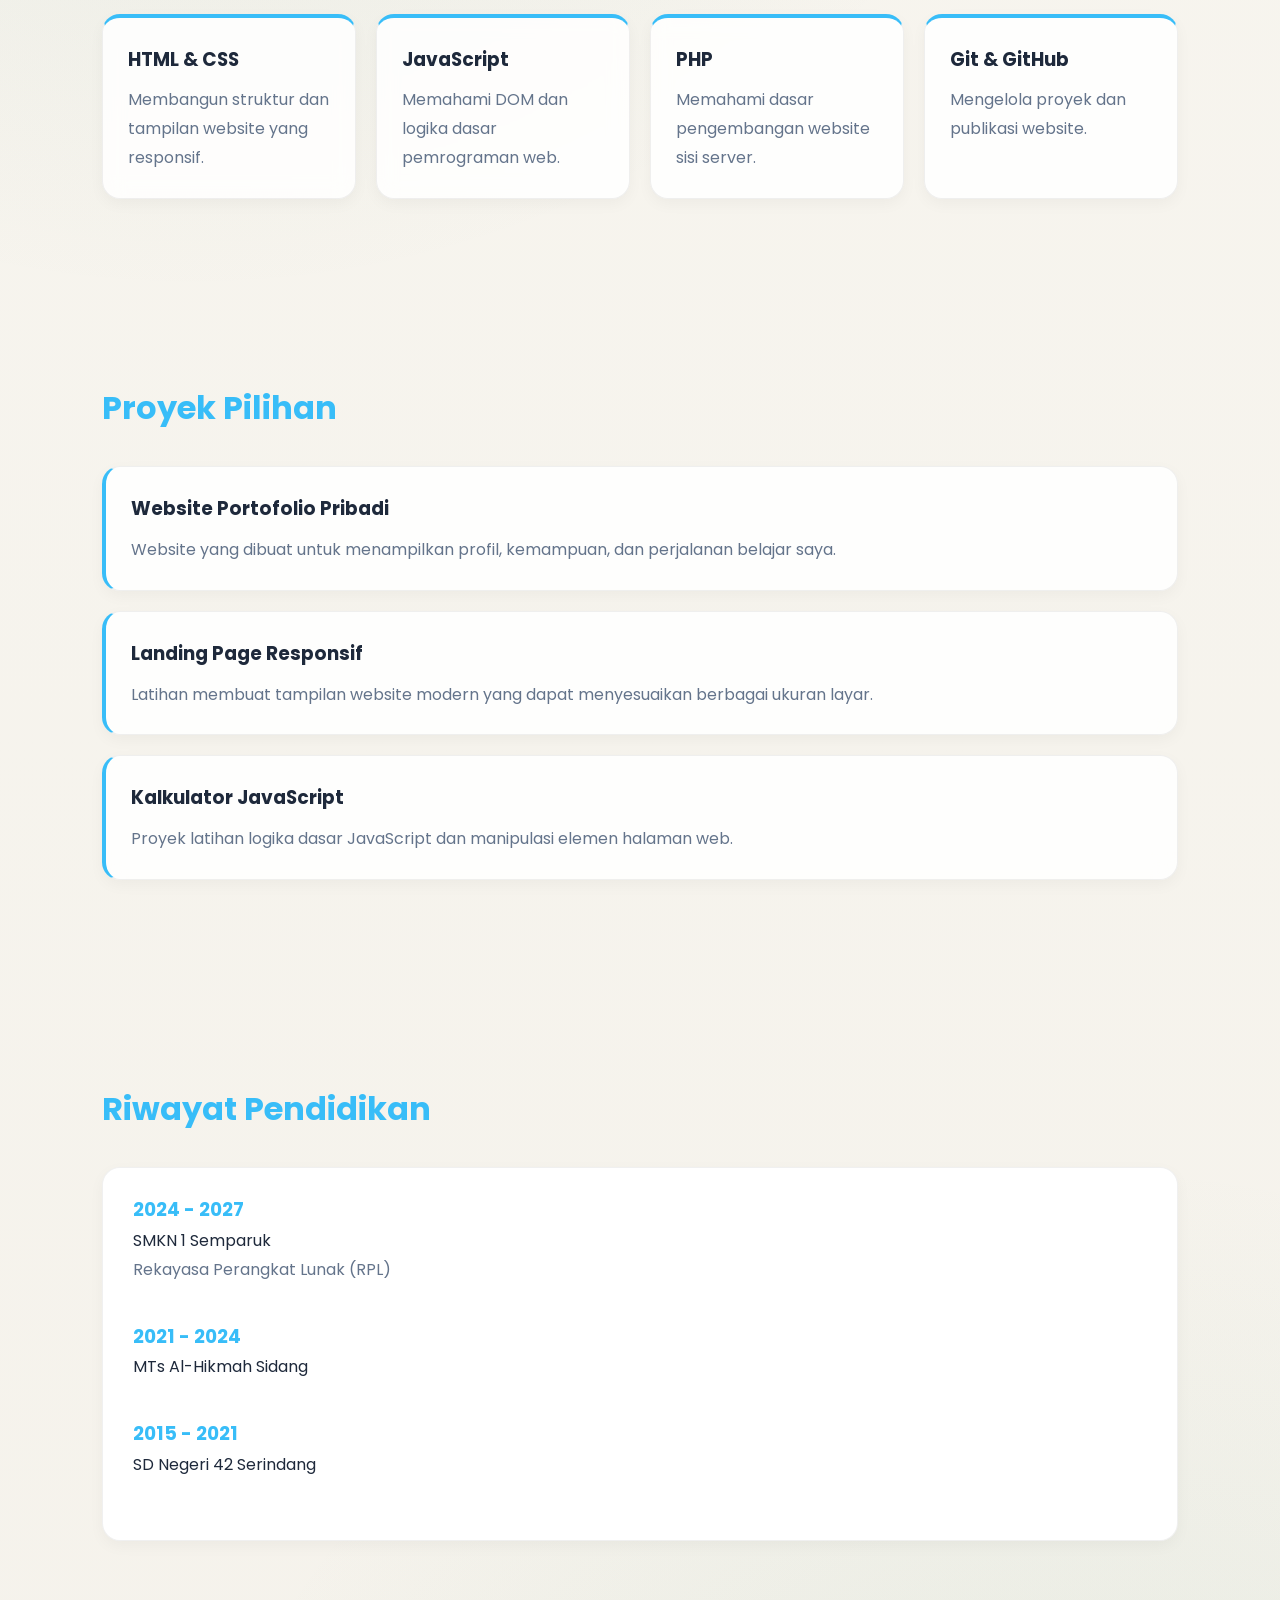
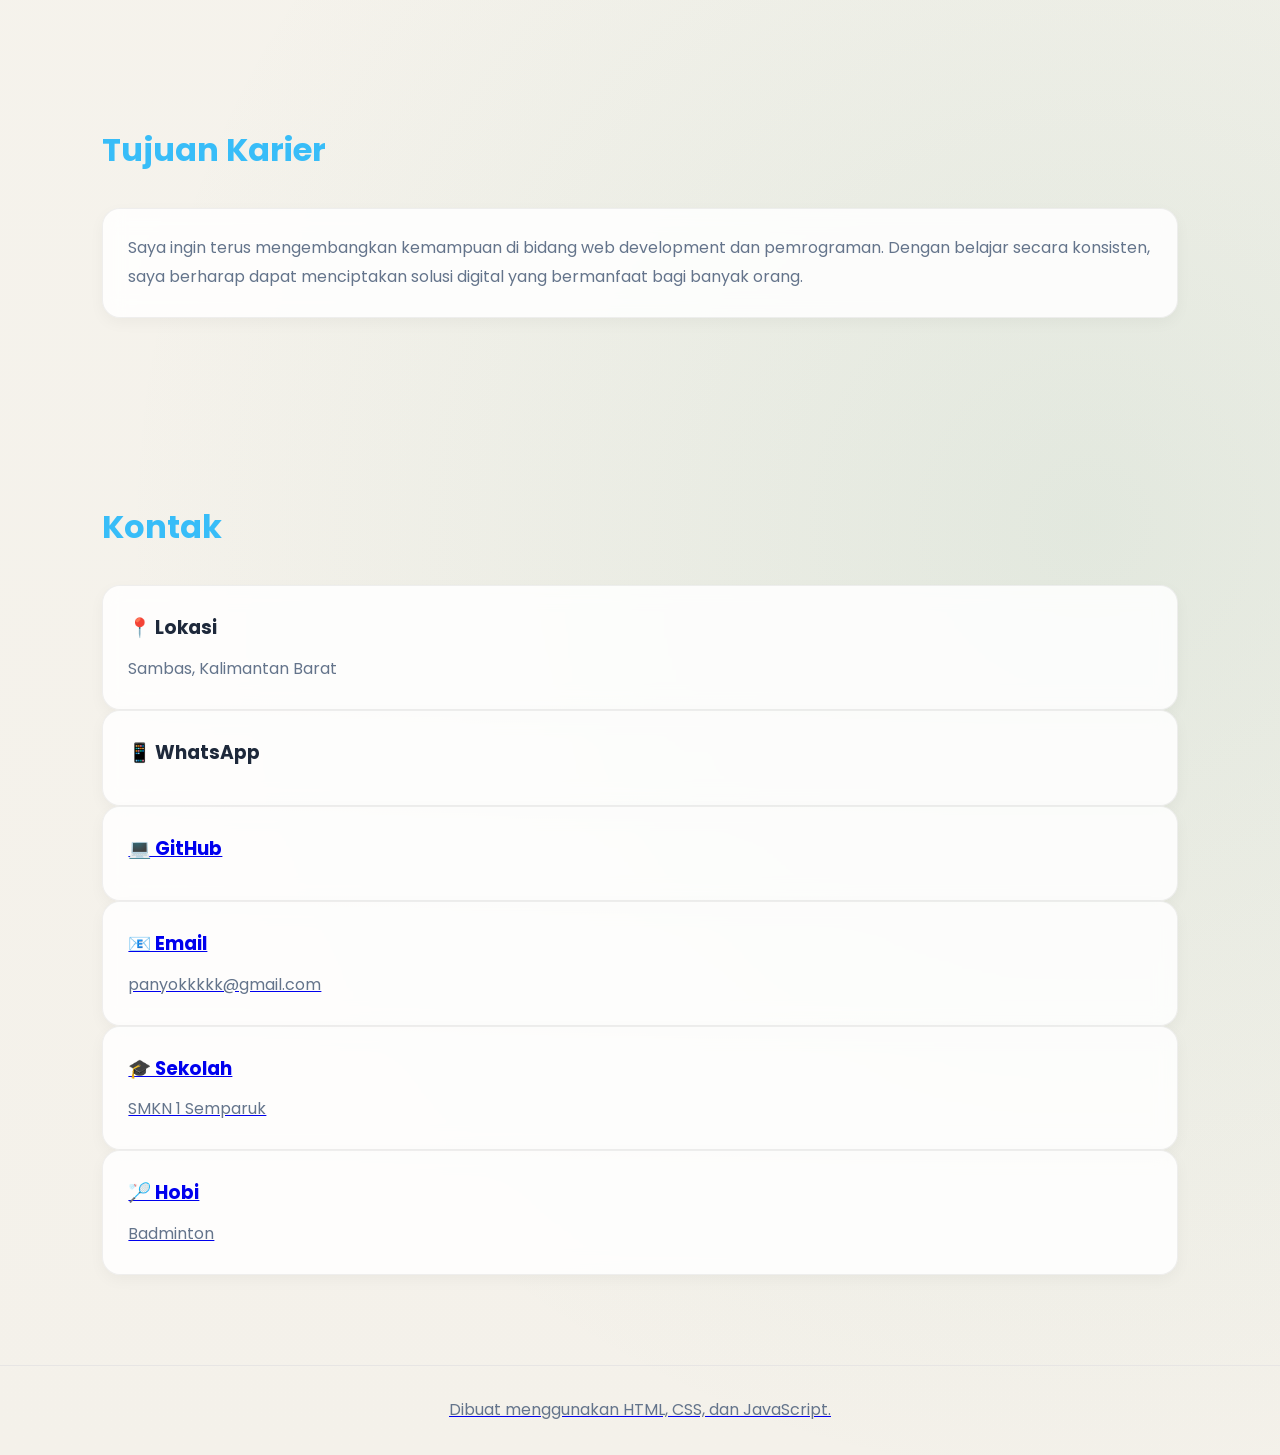
==== commit f7694c4c: "Update index.html" ====
--- a/index.html
+++ b/index.html
@@ -238,8 +238,6 @@
     <h3>💻 GitHub</h3>
     <p>
         <a href="https://github.com/panyokkkkk" target="_blank">
-            github.com/panyokkkkk
-        </a>
     </p>
 </div>
 
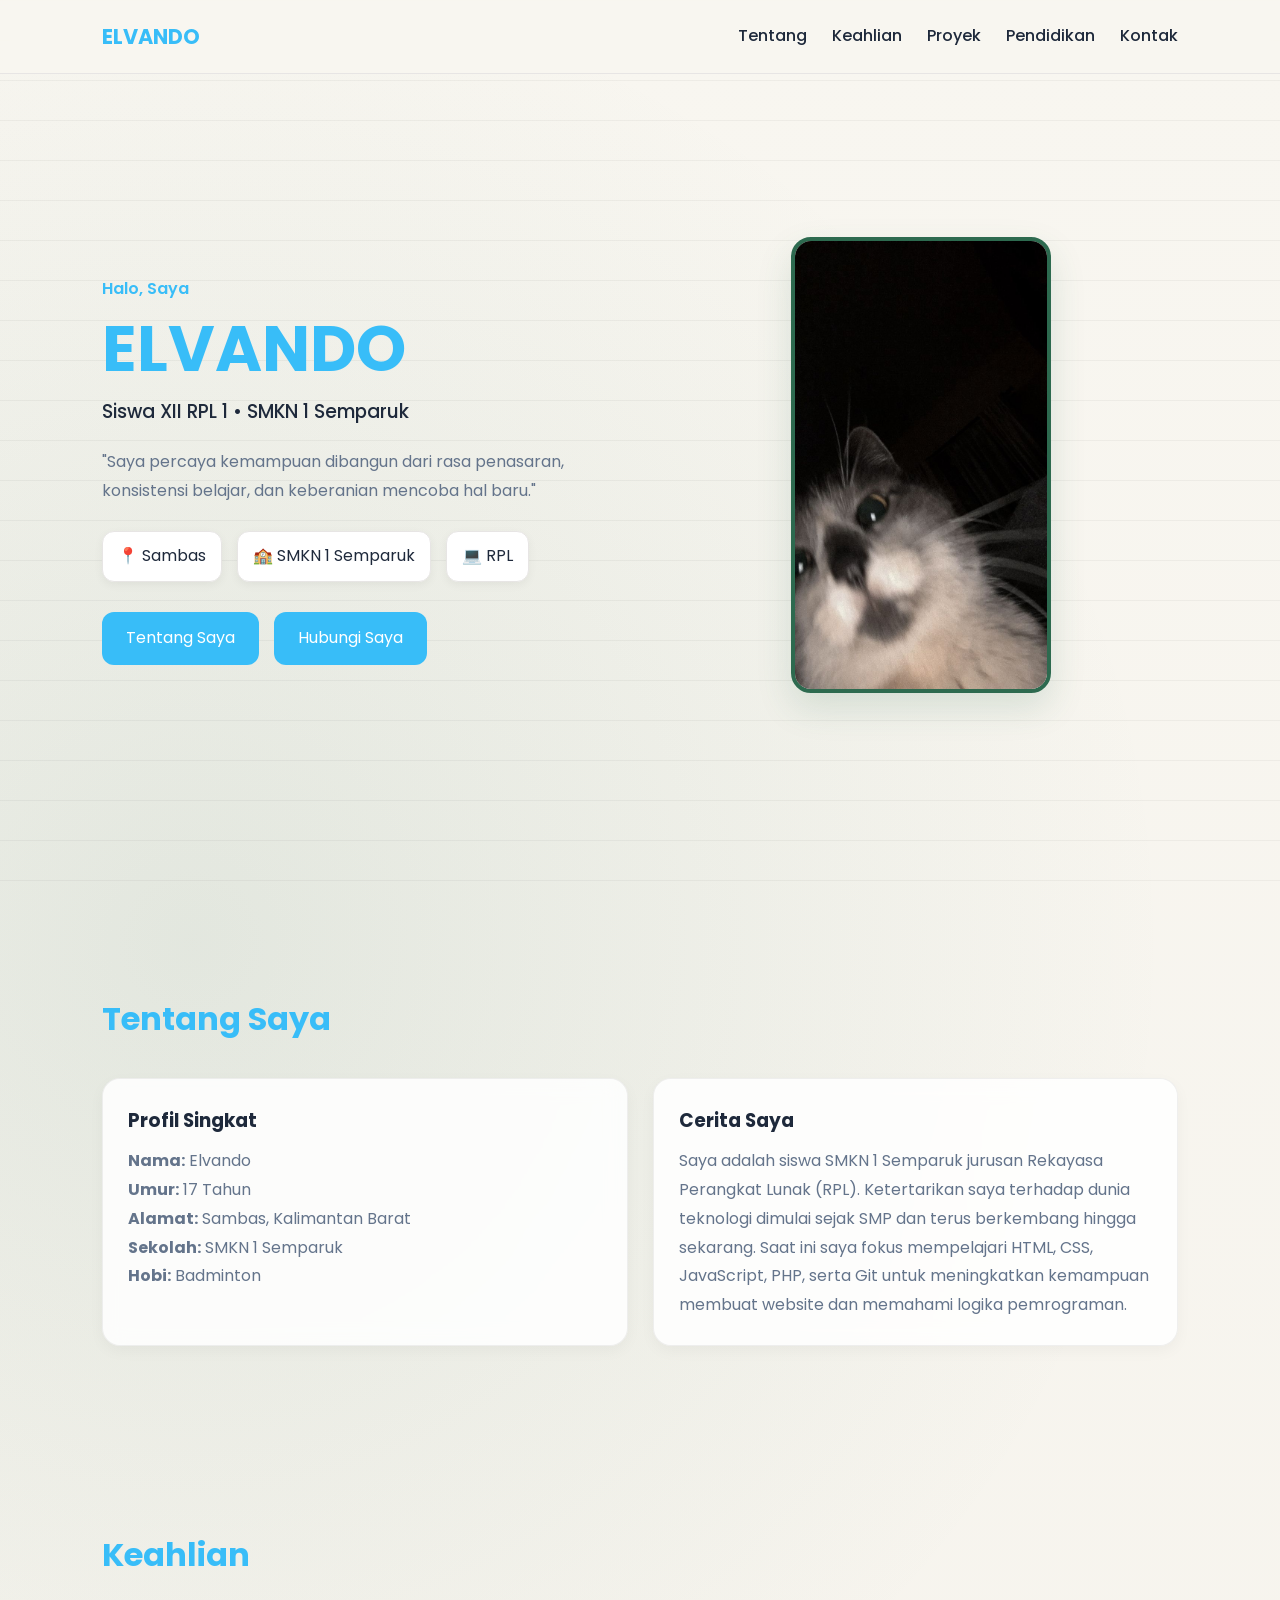
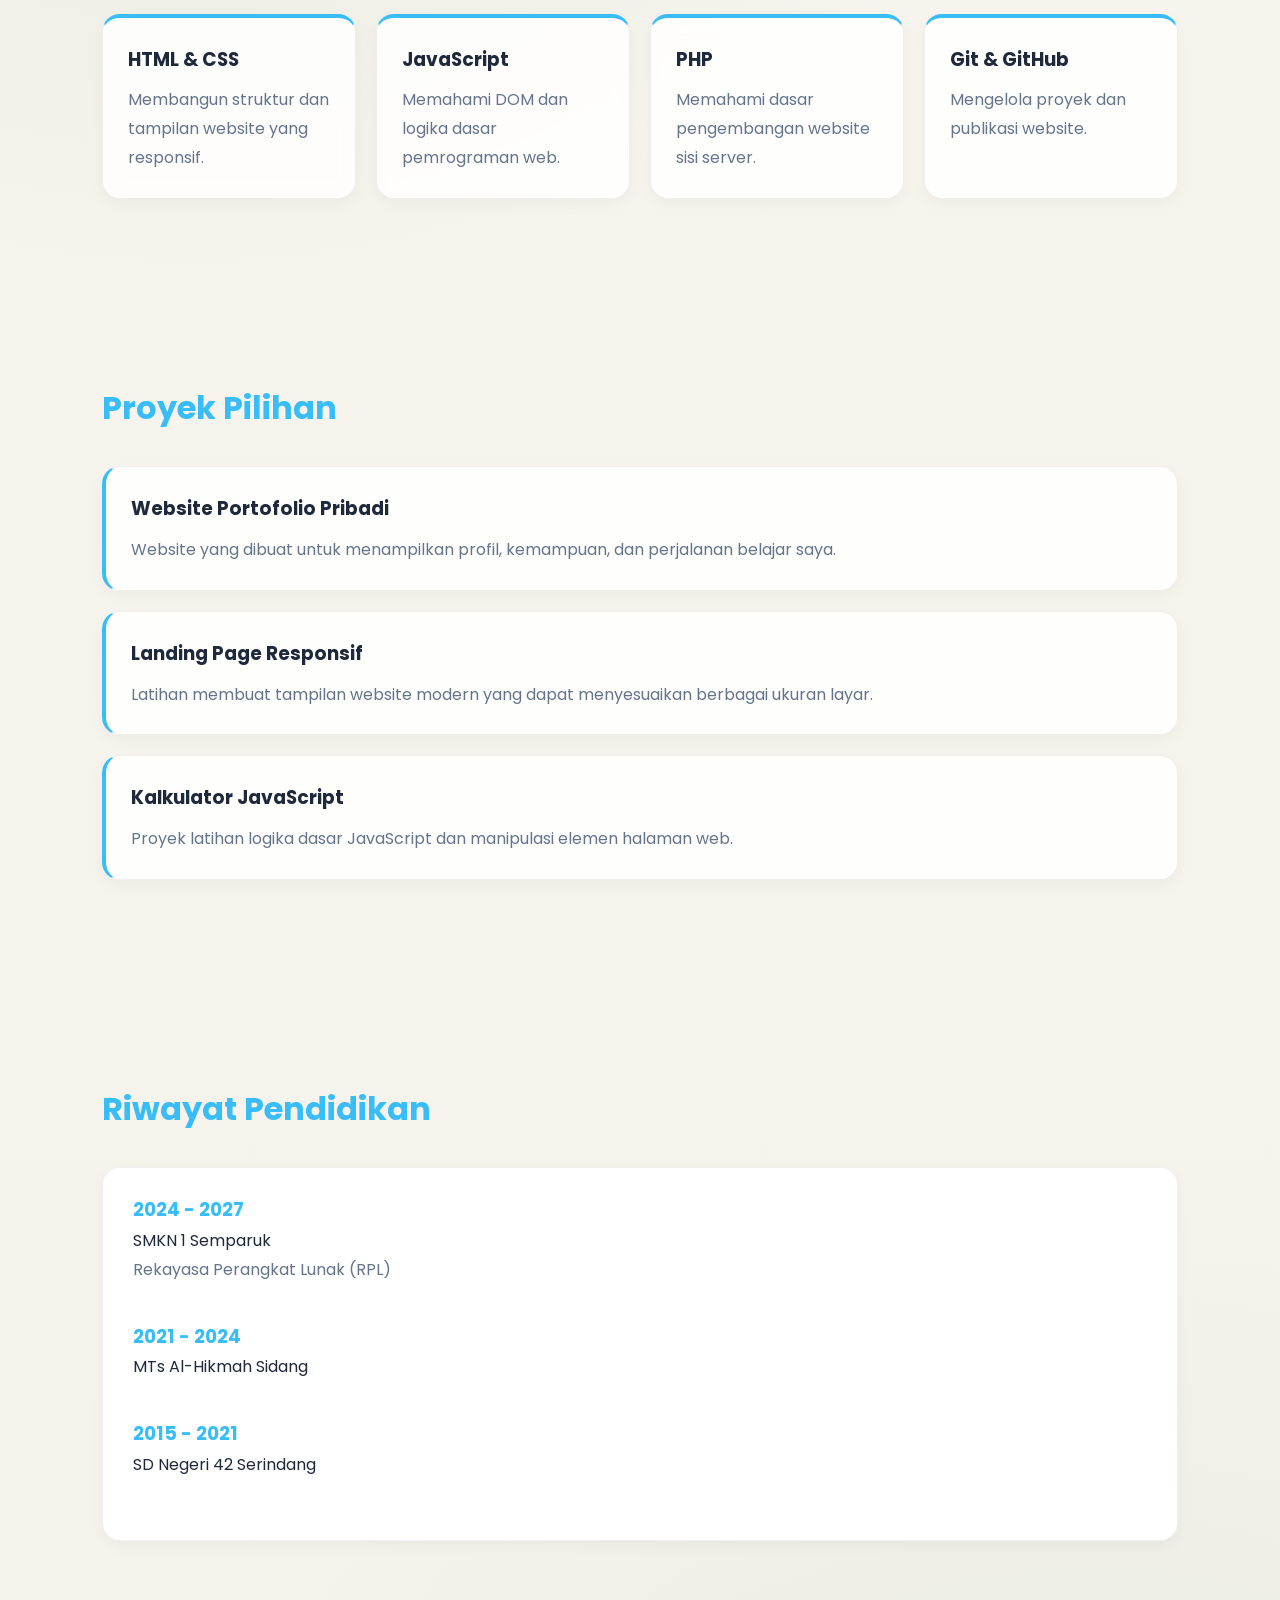
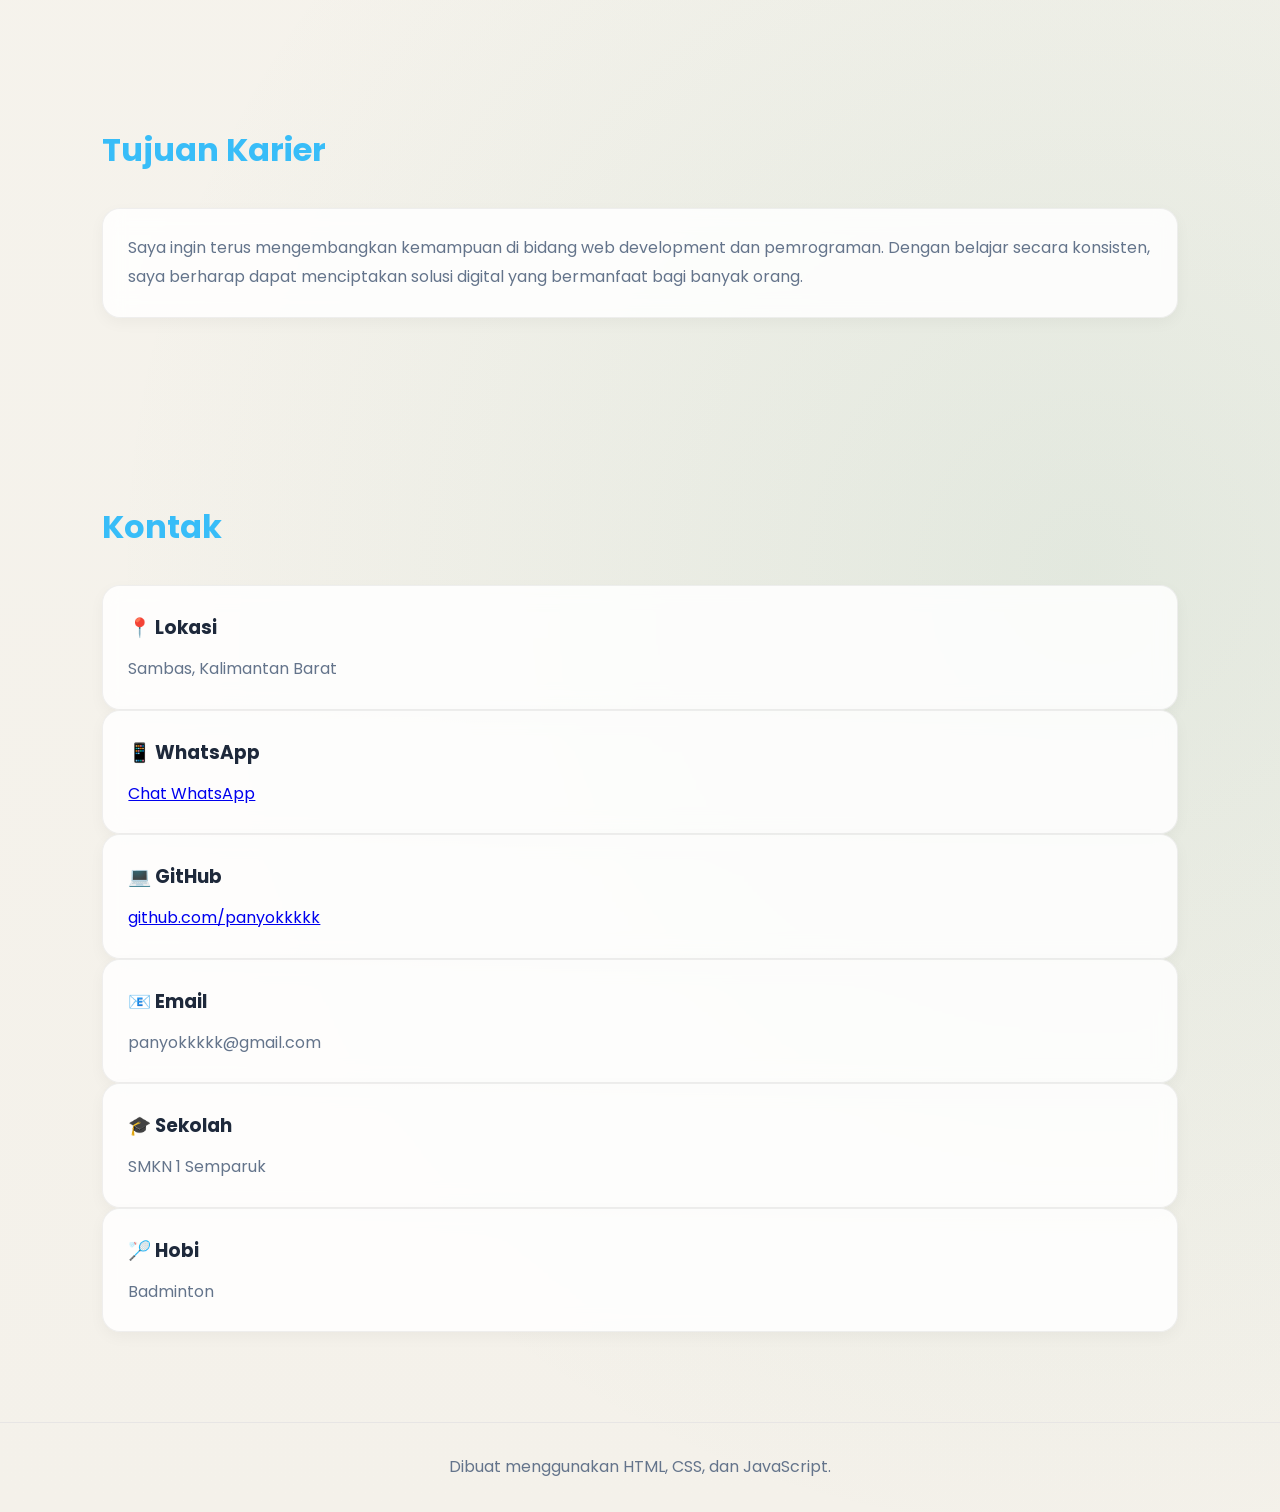
==== commit 64009651: "Update index.html" ====
--- a/index.html
+++ b/index.html
@@ -231,6 +231,8 @@
     <h3>📱 WhatsApp</h3>
     <p>
         <a href="https://wa.me/6283175090359" target="_blank">
+            Chat WhatsApp
+        </a>
     </p>
 </div>
     
@@ -238,6 +240,8 @@
     <h3>💻 GitHub</h3>
     <p>
         <a href="https://github.com/panyokkkkk" target="_blank">
+            github.com/panyokkkkk
+        </a>
     </p>
 </div>
 
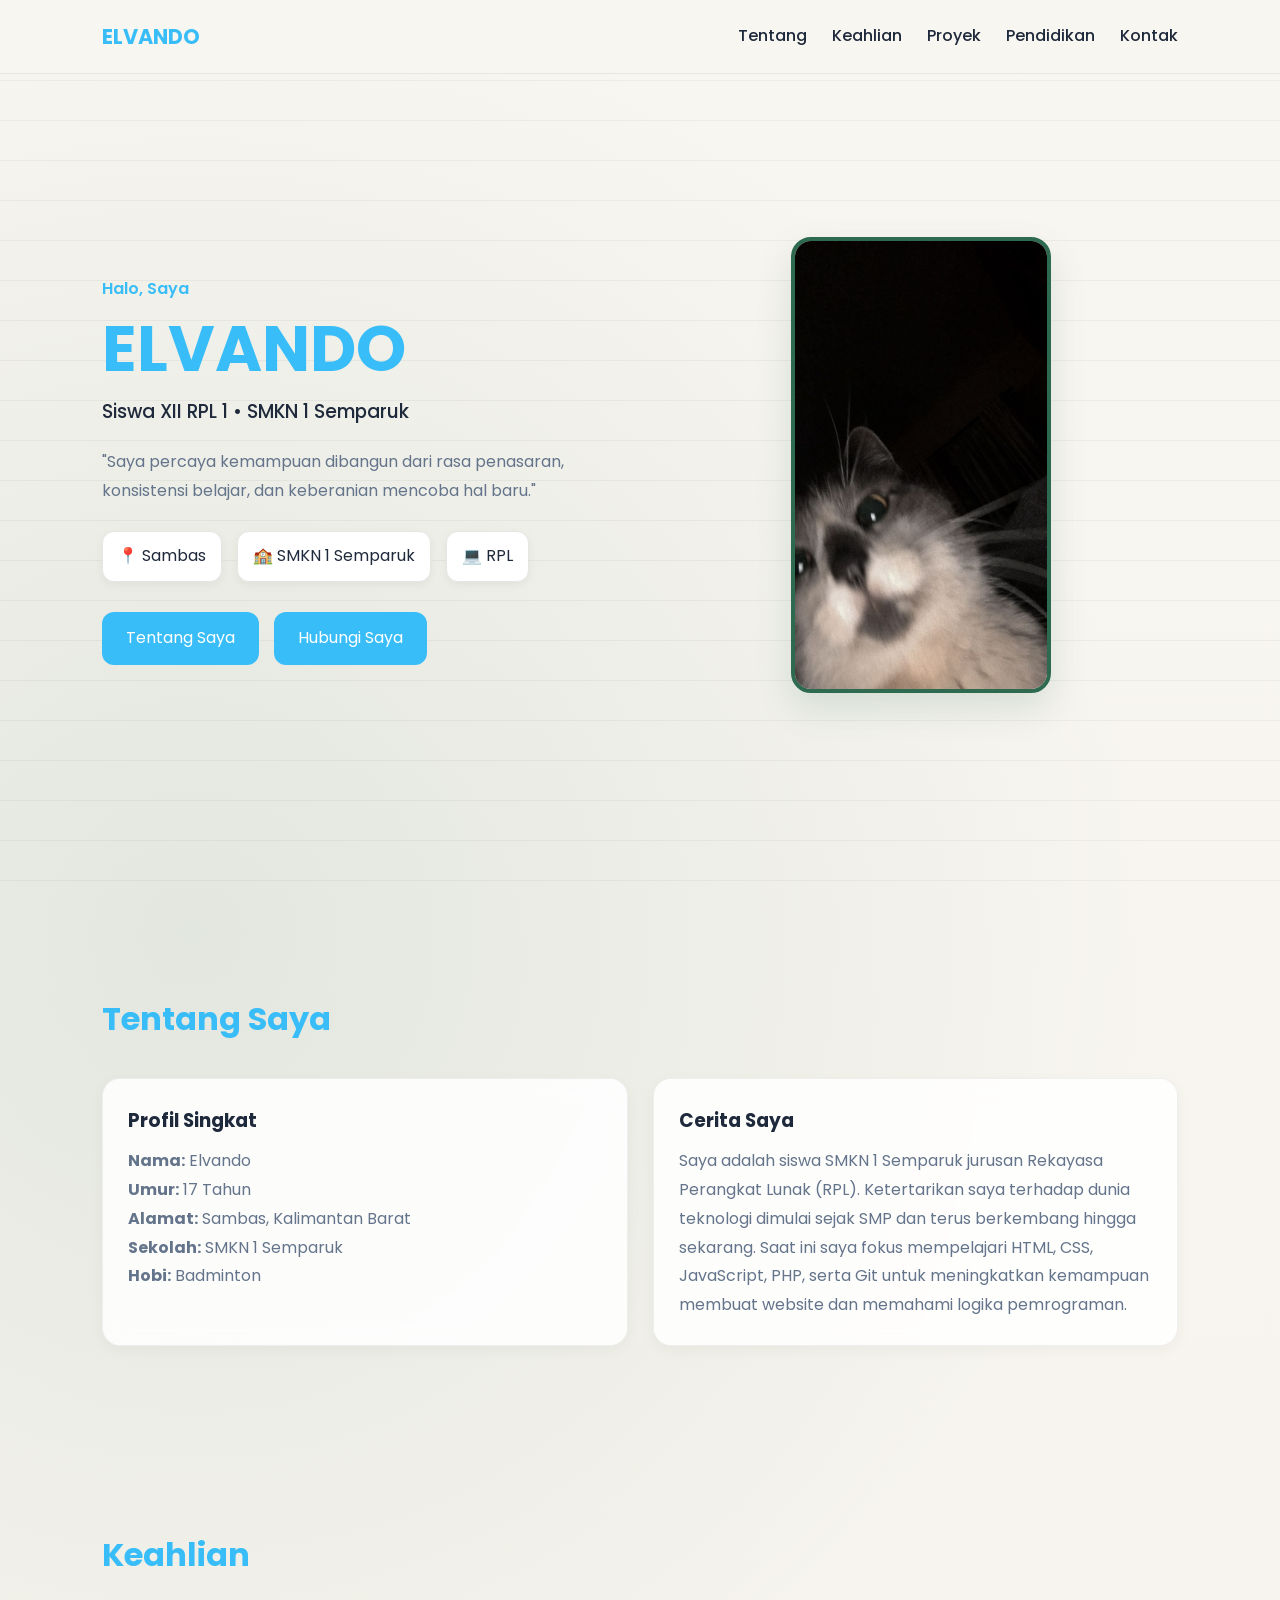
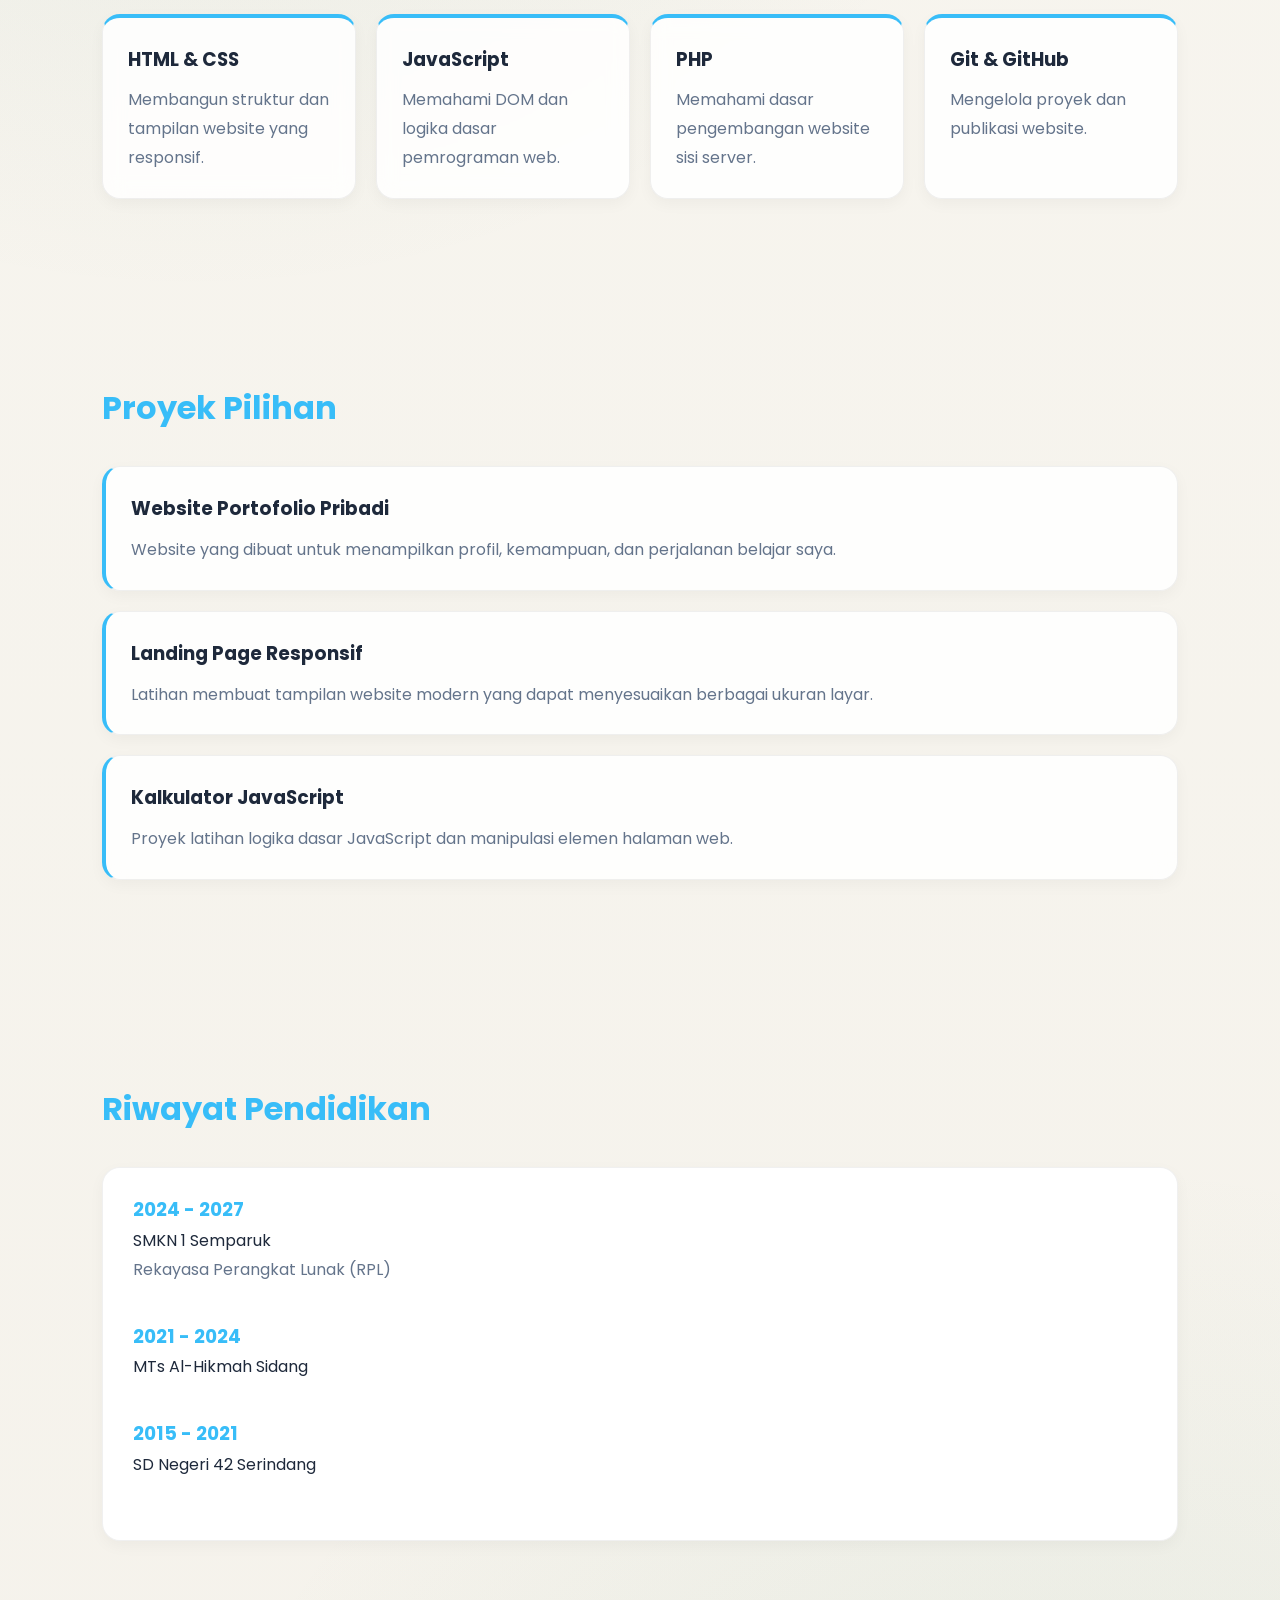
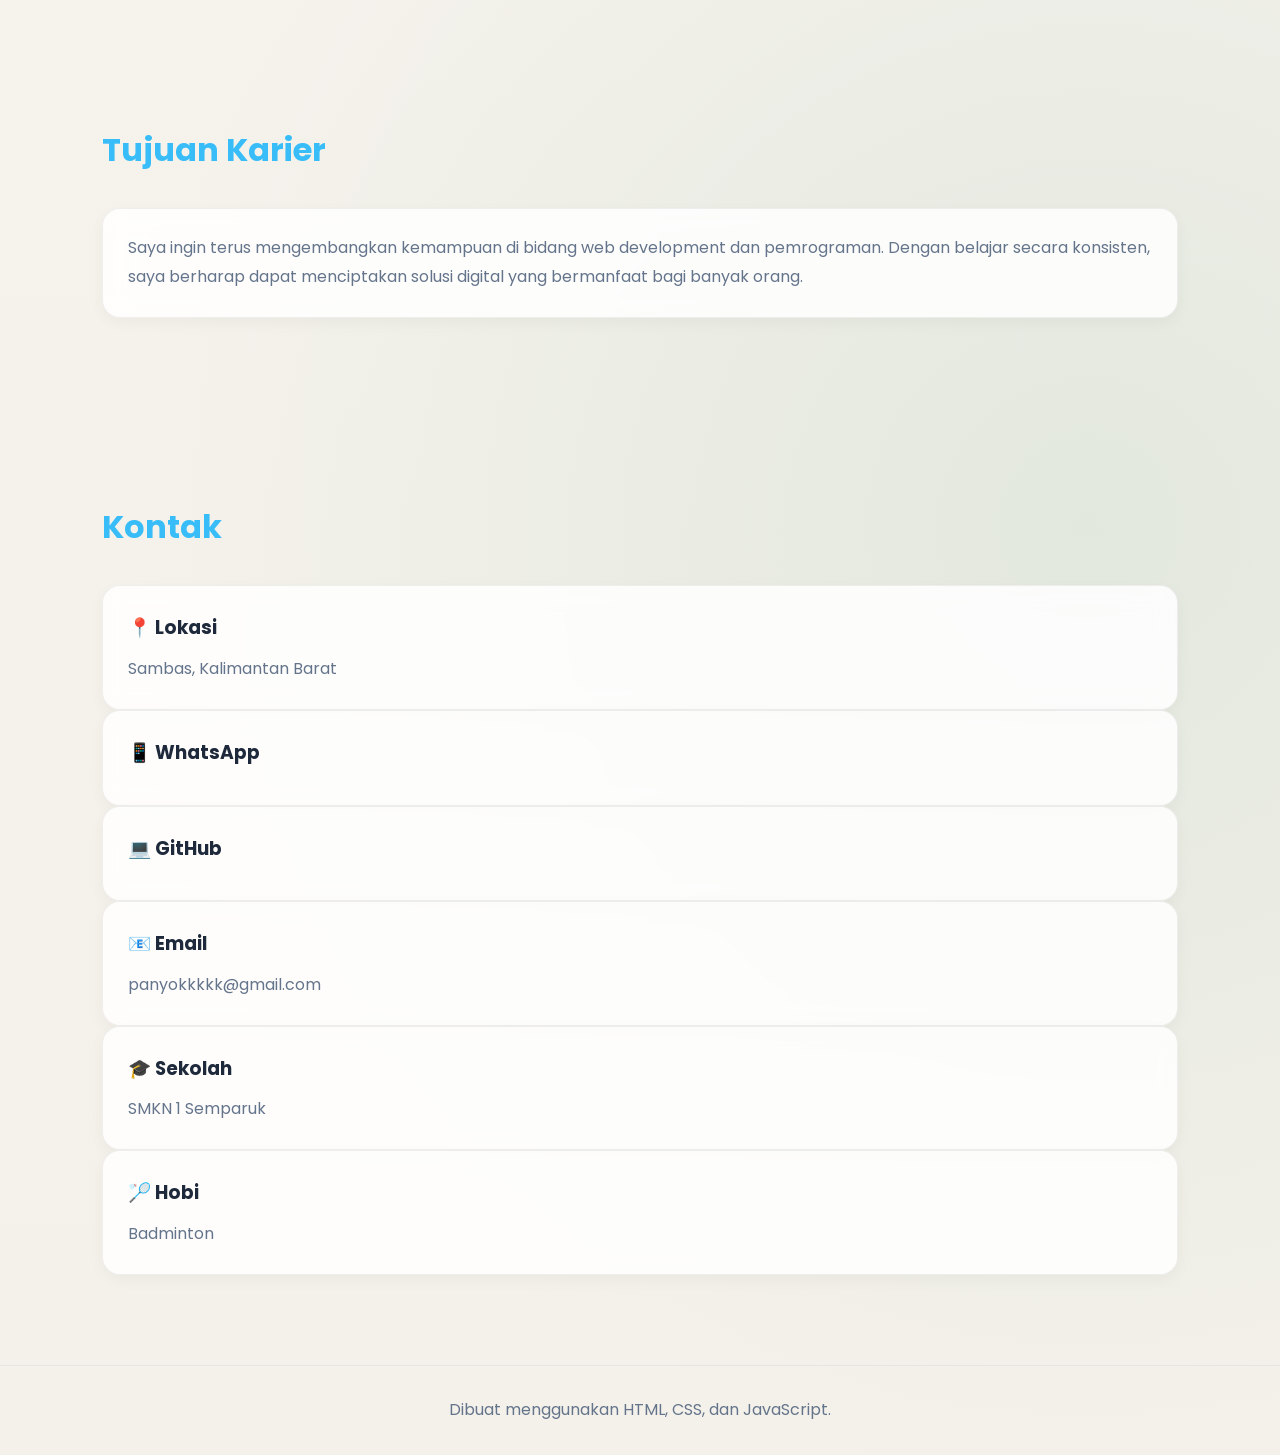
==== commit 099263c6: "Update index.html" ====
--- a/index.html
+++ b/index.html
@@ -231,7 +231,6 @@
     <h3>📱 WhatsApp</h3>
     <p>
         <a href="https://wa.me/6283175090359" target="_blank">
-            Chat WhatsApp
         </a>
     </p>
 </div>
@@ -240,7 +239,6 @@
     <h3>💻 GitHub</h3>
     <p>
         <a href="https://github.com/panyokkkkk" target="_blank">
-            github.com/panyokkkkk
         </a>
     </p>
 </div>
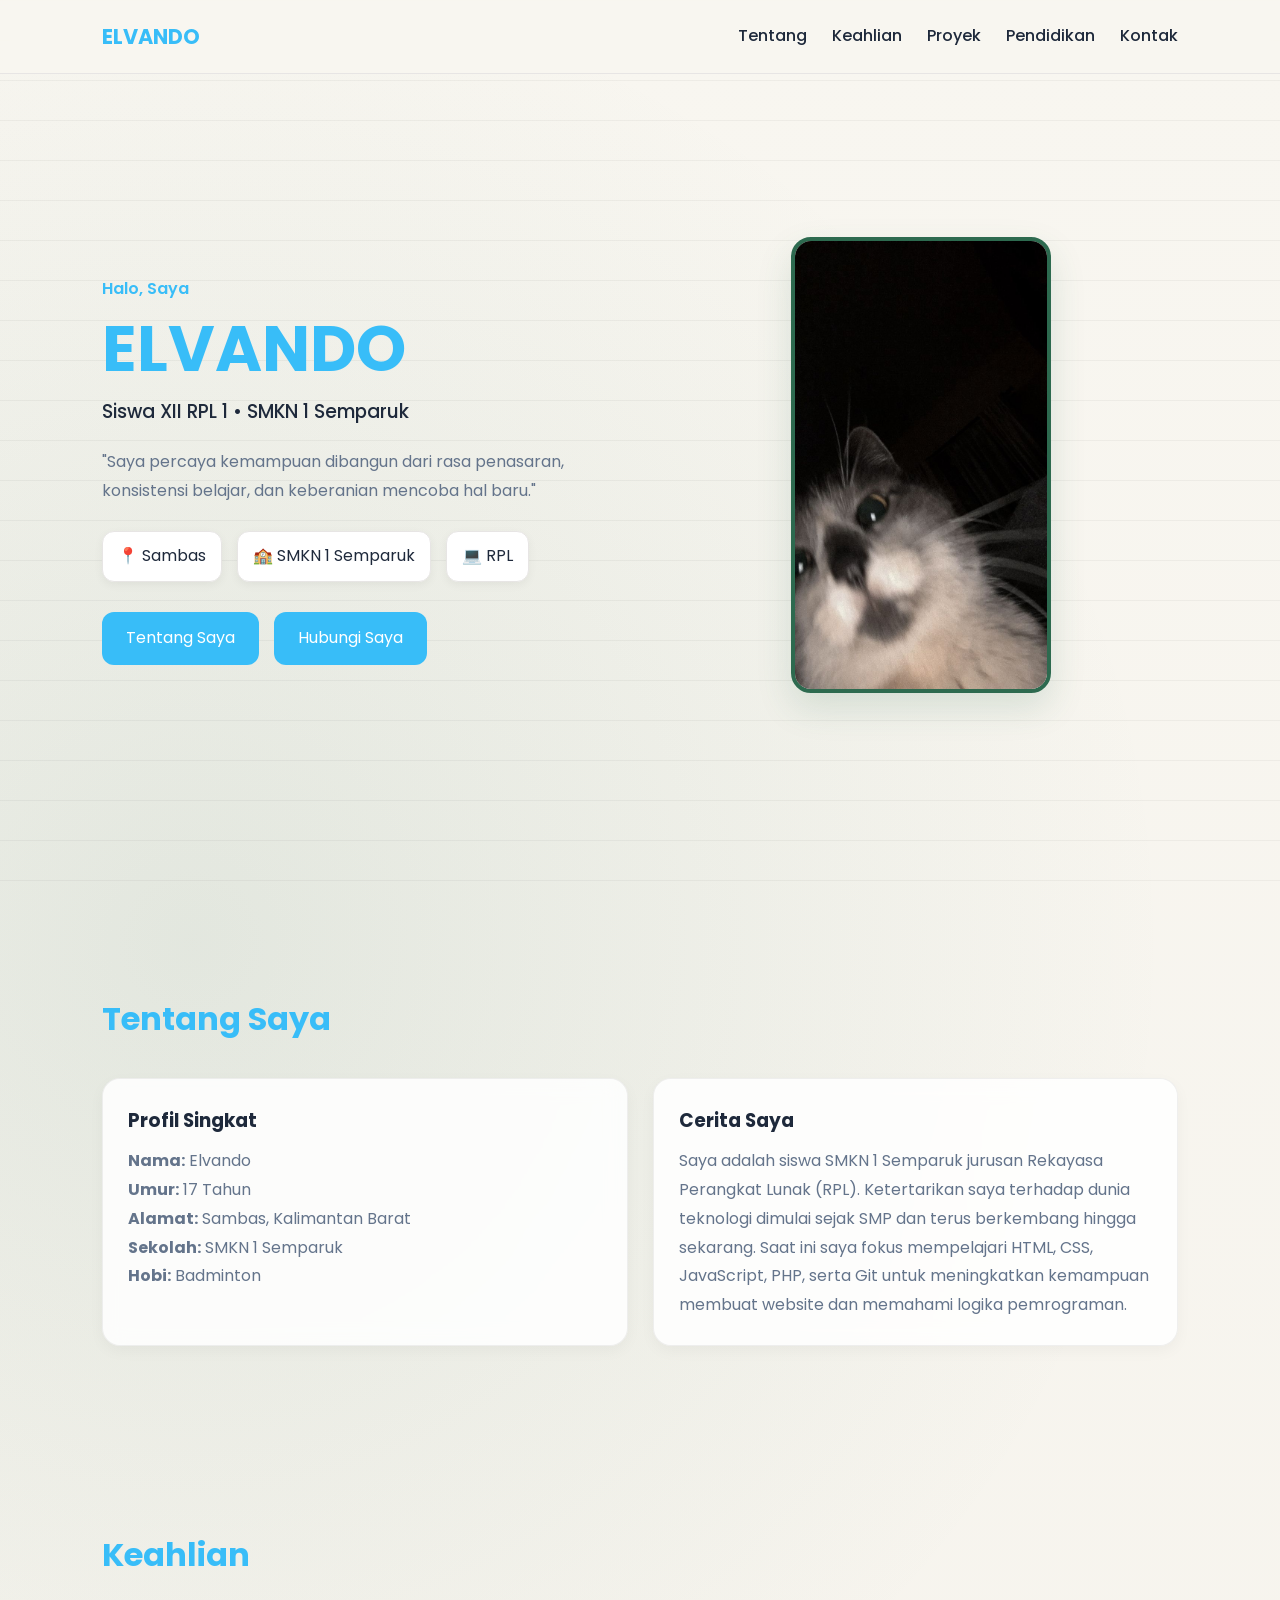
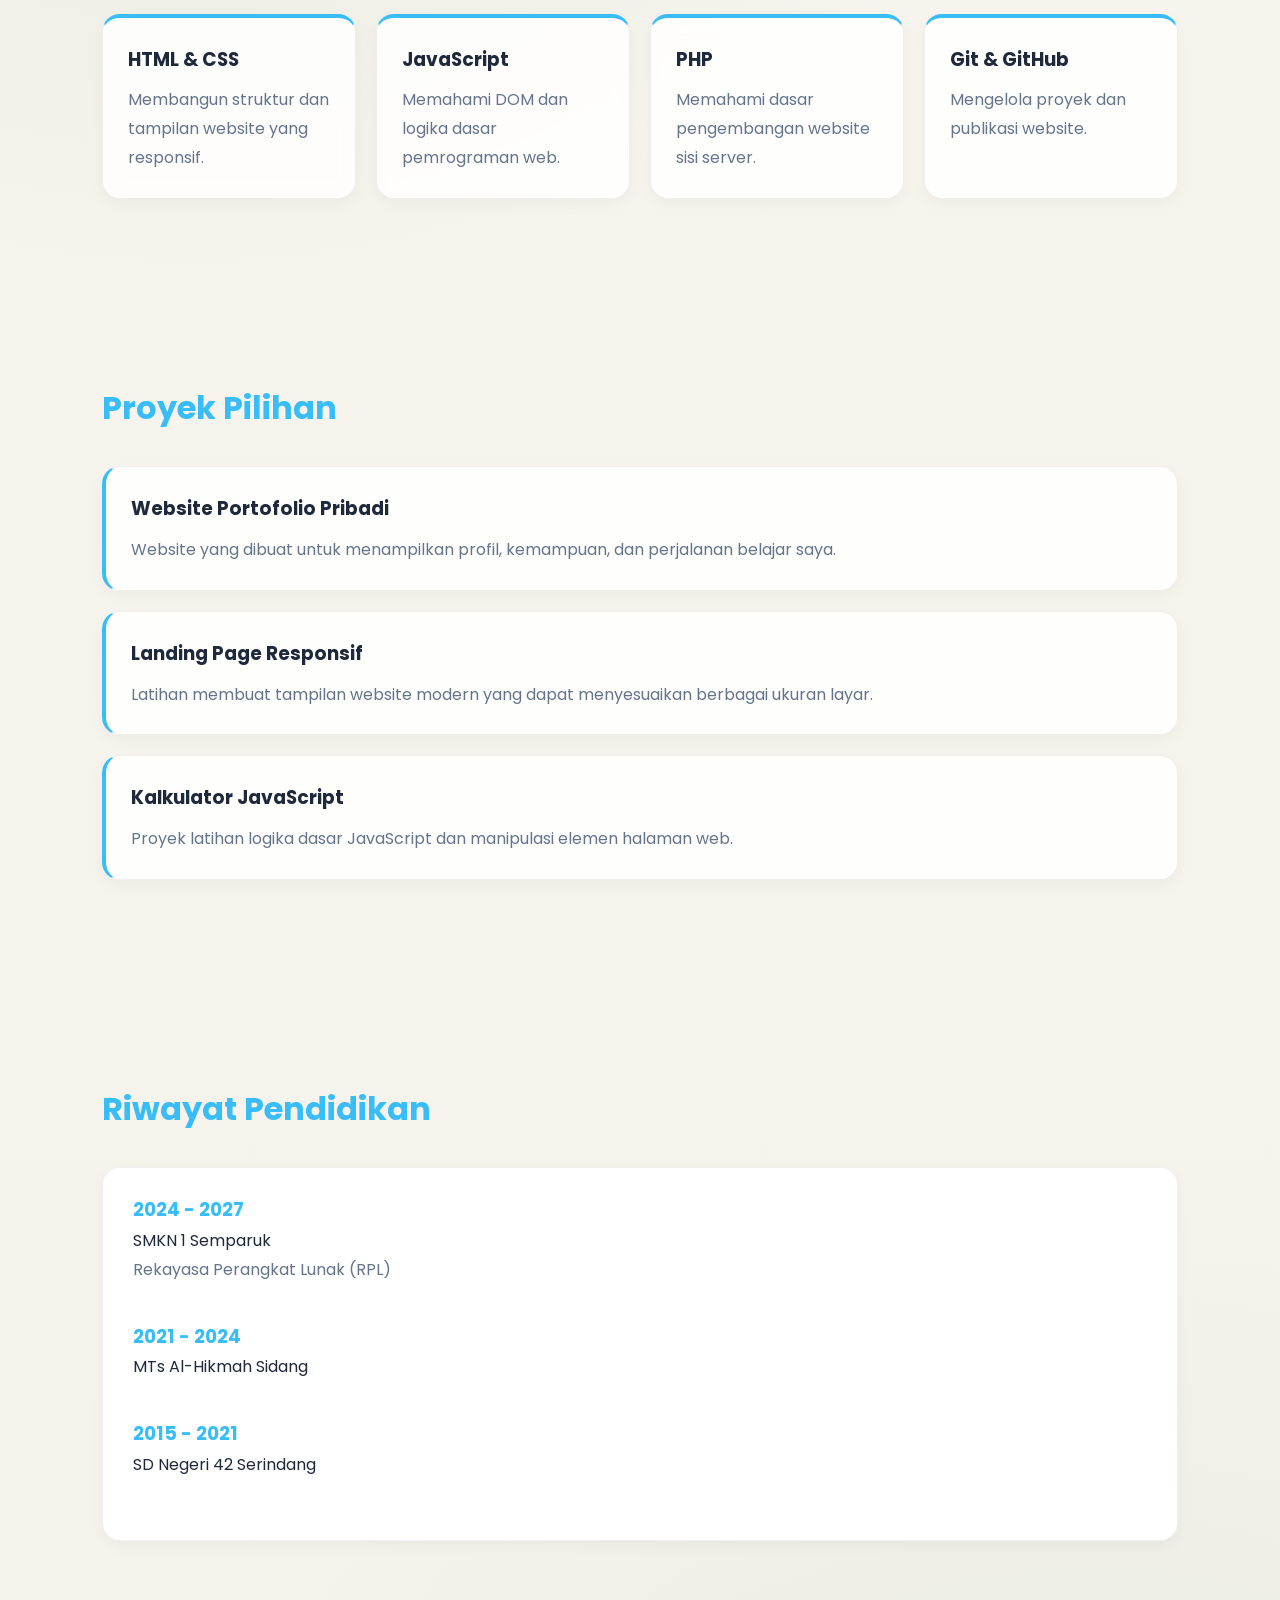
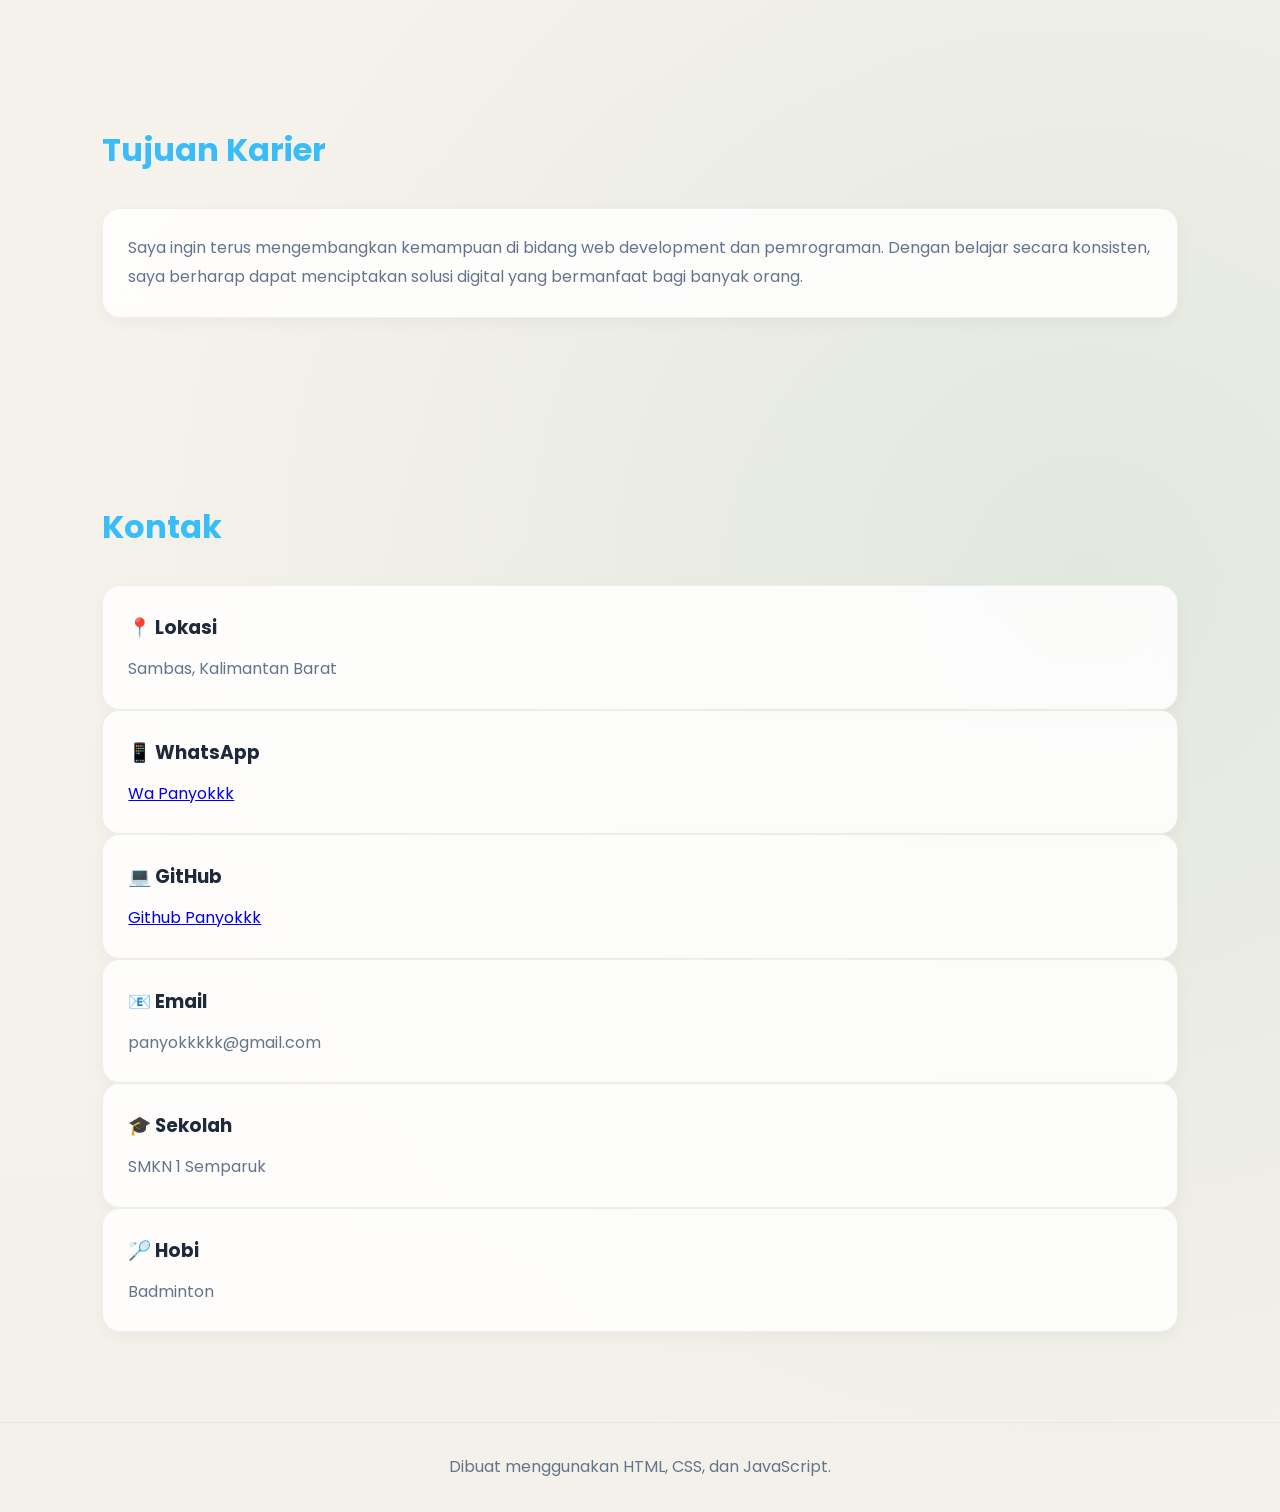
==== commit ba6c467b: "Update index.html" ====
--- a/index.html
+++ b/index.html
@@ -231,6 +231,7 @@
     <h3>📱 WhatsApp</h3>
     <p>
         <a href="https://wa.me/6283175090359" target="_blank">
+            Wa Panyokkk
         </a>
     </p>
 </div>
@@ -239,6 +240,7 @@
     <h3>💻 GitHub</h3>
     <p>
         <a href="https://github.com/panyokkkkk" target="_blank">
+            Github Panyokkk
         </a>
     </p>
 </div>
